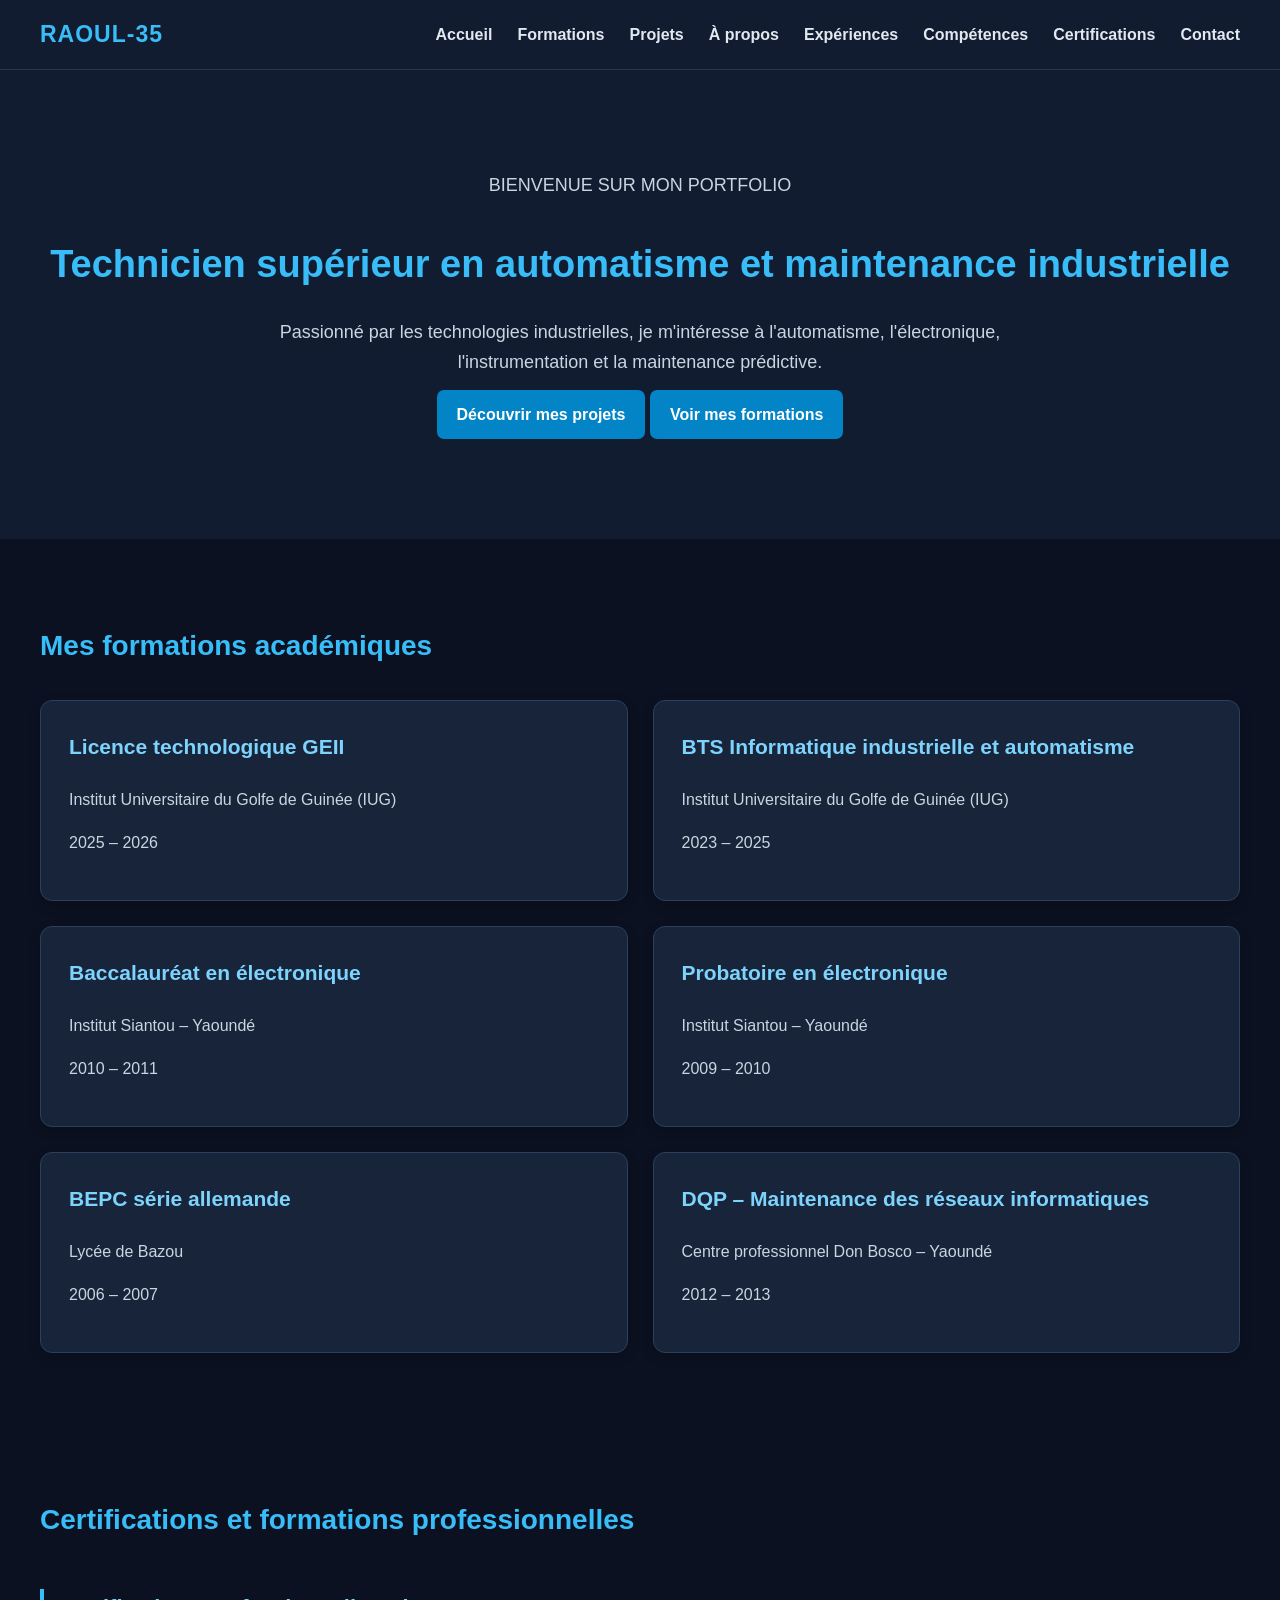
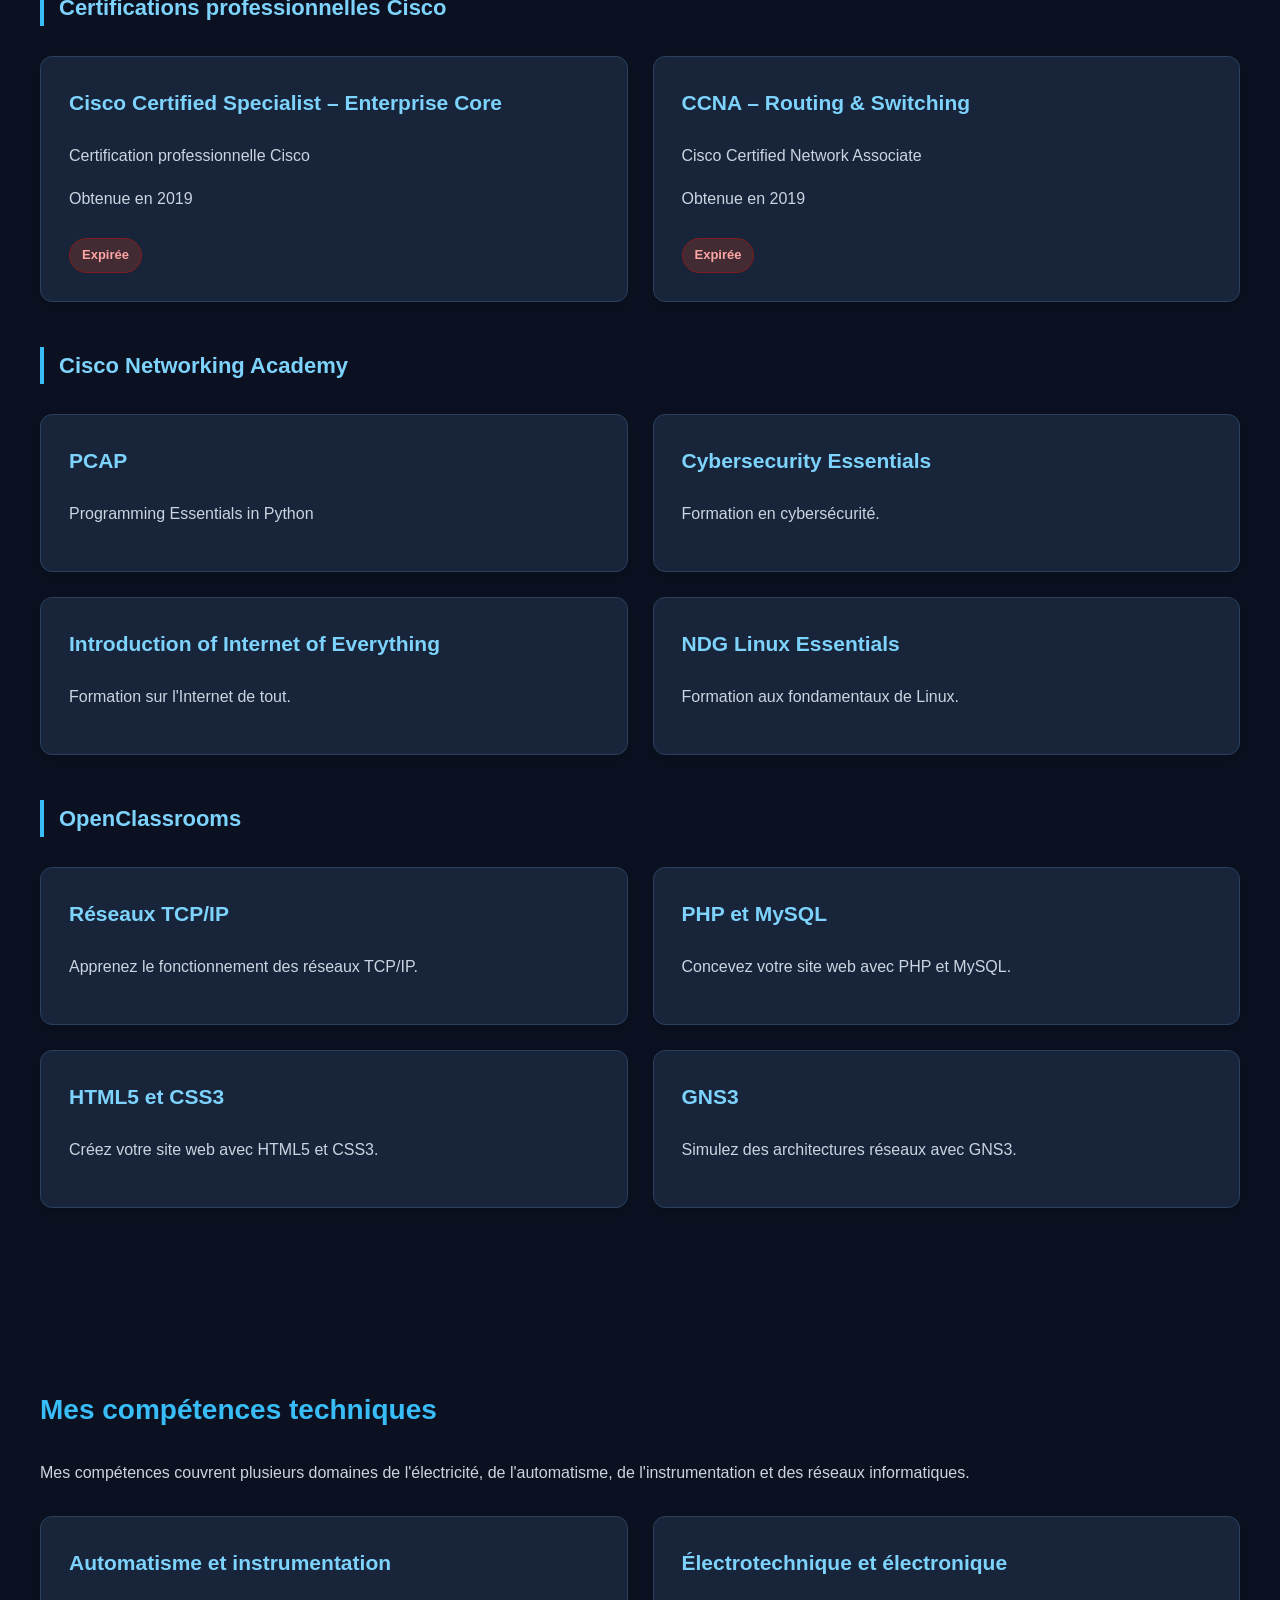
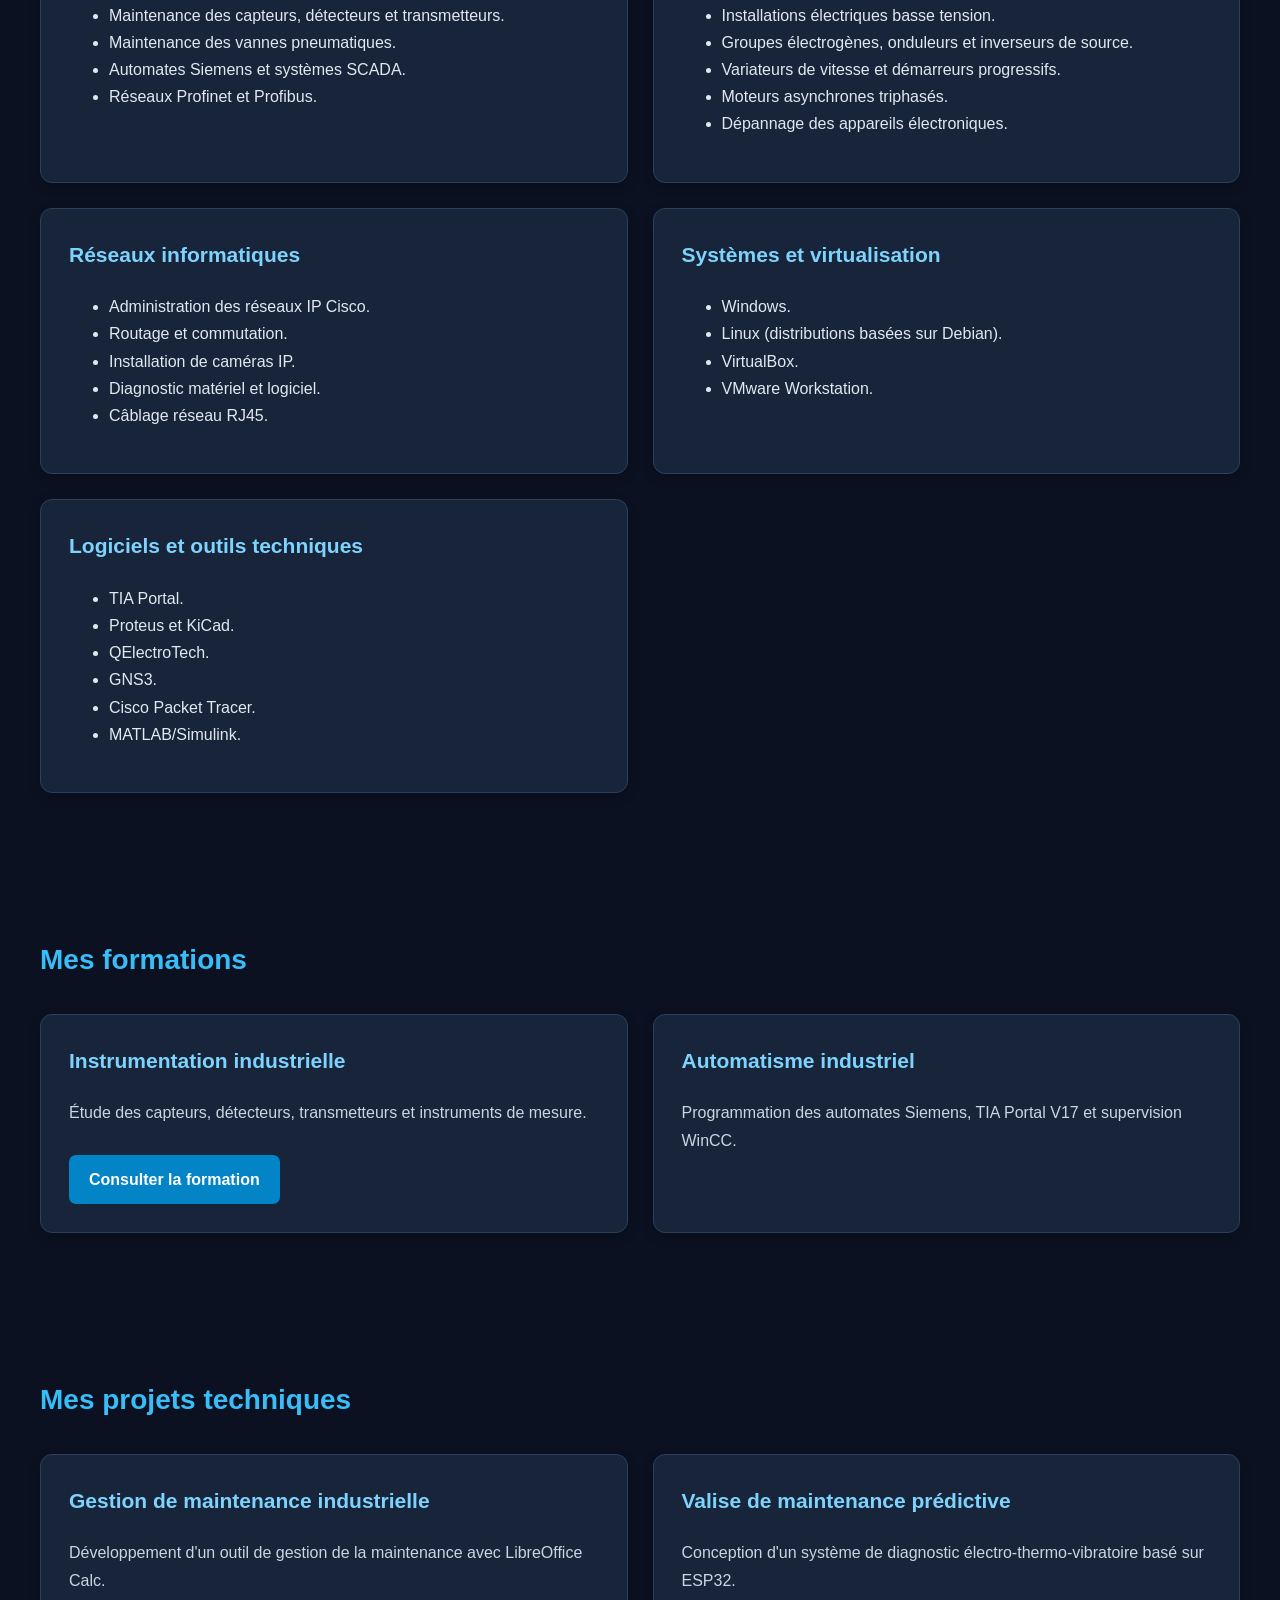
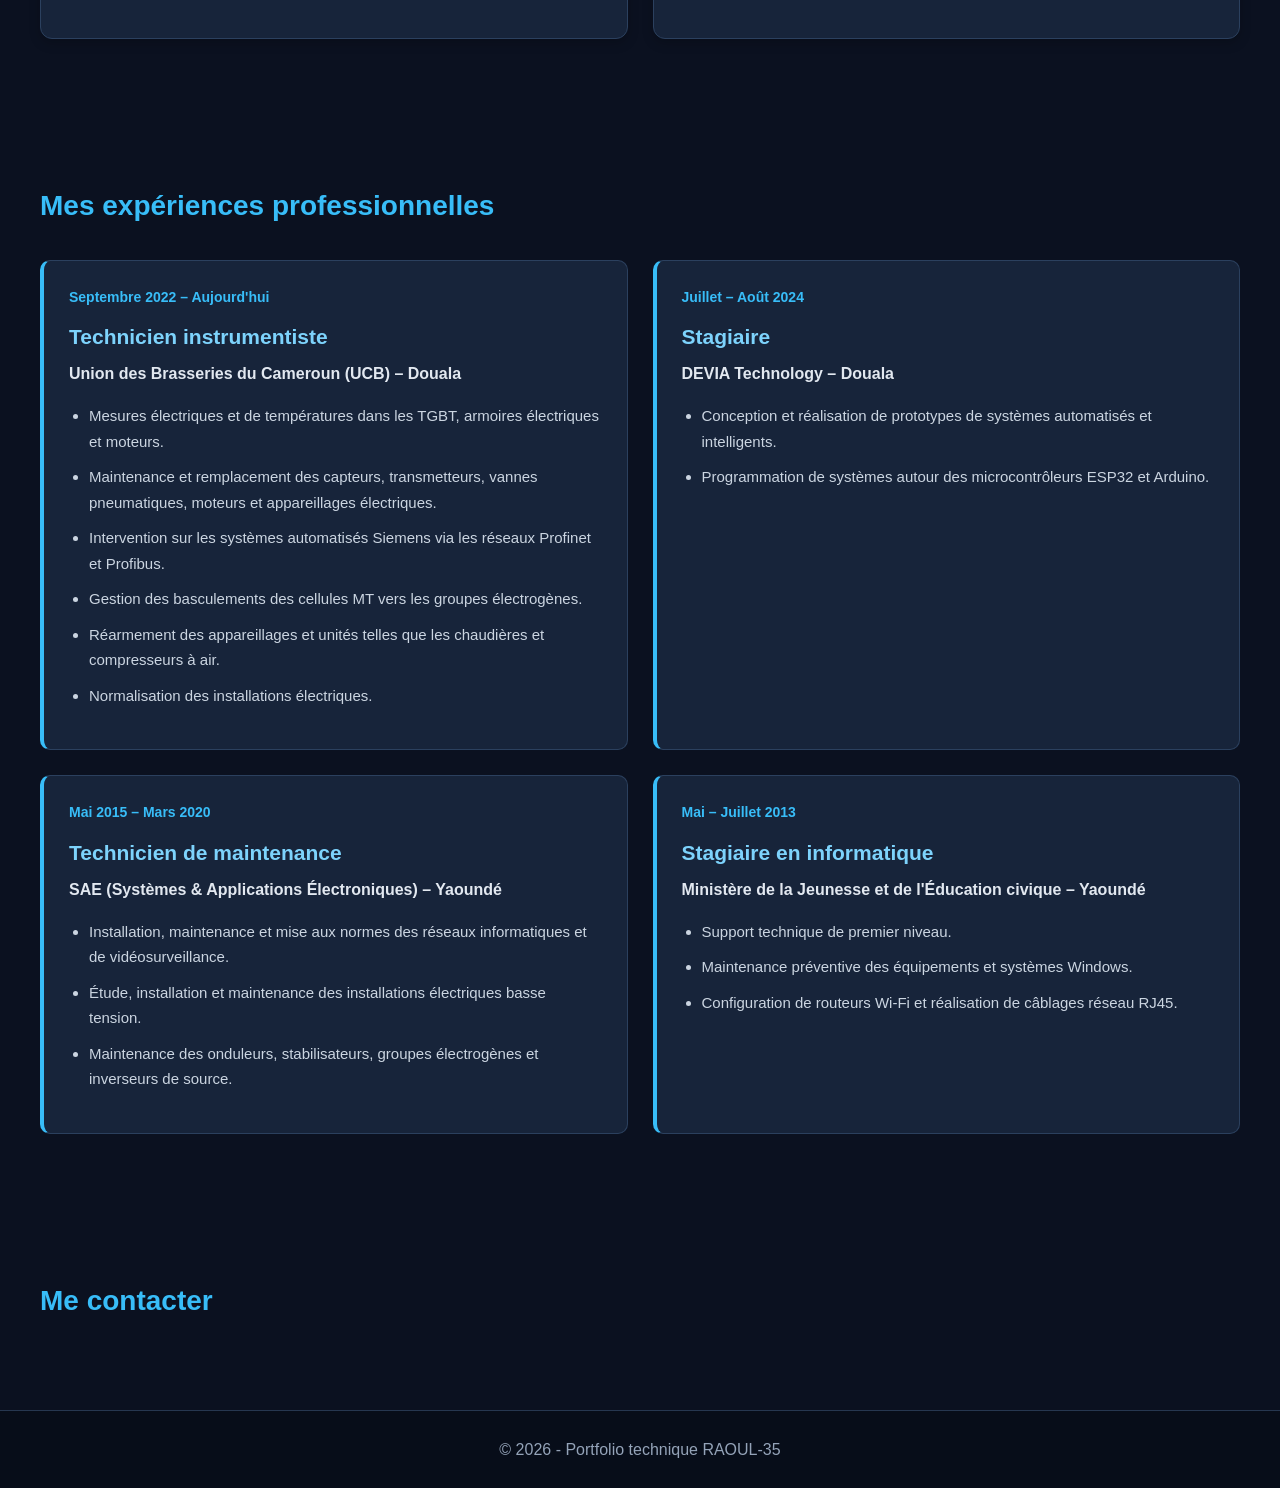
==== index.html @ fff6d3c4 "Add technical skills section to index.html Added a new section for technical skills with detailed de" ====
<!DOCTYPE html>
<html lang="fr">

<head>
    <meta charset="UTF-8">
    <meta name="viewport" content="width=device-width, initial-scale=1.0">

    <title>Portfolio de Raoul</title>

    <link rel="stylesheet" href="style.css">
</head>

<body>

    <!-- Barre de navigation -->
    <header>
        <nav>
            <h2>RAOUL-35</h2>

            <ul>
                <li><a href="#accueil">Accueil</a></li>
                <li><a href="#formations">Formations</a></li>
                <li><a href="#projets">Projets</a></li>
                <li><a href="#apropos">À propos</a></li>
                <li><a href="#experiences">Expériences</a></li>
                <li><a href="#competences">Compétences</a></li>
                <li><a href="#certifications">Certifications</a></li>
                <li><a href="#contact">Contact</a></li>
            </ul>
        </nav>
    </header>

    <!-- Accueil -->
    <main>

        <section id="accueil">

    <p class="sous-titre">BIENVENUE SUR MON PORTFOLIO</p>

    <h1>Technicien supérieur en automatisme et maintenance industrielle</h1>

    <p>
        Passionné par les technologies industrielles, je m'intéresse
        à l'automatisme, l'électronique, l'instrumentation et la
        maintenance prédictive.
    </p>

    <div class="actions-accueil">
        <a href="#projets" class="bouton">Découvrir mes projets</a>

        <a href="#formations" class="bouton bouton-secondaire">
            Voir mes formations
        </a>
    </div>

</section>

        <!-- Formations -->
        <section id="formations">

    <h2>Mes formations académiques</h2>

    <div class="conteneur-cartes">

        <div class="carte">
            <h3>Licence technologique GEII</h3>
            <p>Institut Universitaire du Golfe de Guinée (IUG)</p>
            <p>2025 – 2026</p>
        </div>

        <div class="carte">
            <h3>BTS Informatique industrielle et automatisme</h3>
            <p>Institut Universitaire du Golfe de Guinée (IUG)</p>
            <p>2023 – 2025</p>
        </div>

        <div class="carte">
            <h3>Baccalauréat en électronique</h3>
            <p>Institut Siantou – Yaoundé</p>
            <p>2010 – 2011</p>
        </div>

        <div class="carte">
            <h3>Probatoire en électronique</h3>
            <p>Institut Siantou – Yaoundé</p>
            <p>2009 – 2010</p>
        </div>

        <div class="carte">
            <h3>BEPC série allemande</h3>
            <p>Lycée de Bazou</p>
            <p>2006 – 2007</p>
        </div>

        <div class="carte">
            <h3>DQP – Maintenance des réseaux informatiques</h3>
            <p>Centre professionnel Don Bosco – Yaoundé</p>
            <p>2012 – 2013</p>
        </div>

    </div>

</section>
        <section id="certifications">

    <h2>Certifications et formations professionnelles</h2>

    <!-- CERTIFICATIONS CISCO -->

    <h3 class="titre-categorie">Certifications professionnelles Cisco</h3>

    <div class="conteneur-cartes">

        <div class="carte">
            <h3>Cisco Certified Specialist – Enterprise Core</h3>
            <p>Certification professionnelle Cisco</p>
            <p>Obtenue en 2019</p>
            <span class="statut-expire">Expirée</span>
        </div>

        <div class="carte">
            <h3>CCNA – Routing & Switching</h3>
            <p>Cisco Certified Network Associate</p>
            <p>Obtenue en 2019</p>
            <span class="statut-expire">Expirée</span>
        </div>

    </div>

    <!-- CISCO NETWORKING ACADEMY -->

    <h3 class="titre-categorie">Cisco Networking Academy</h3>

    <div class="conteneur-cartes">

        <div class="carte">
            <h3>PCAP</h3>
            <p>Programming Essentials in Python</p>
        </div>

        <div class="carte">
            <h3>Cybersecurity Essentials</h3>
            <p>Formation en cybersécurité.</p>
        </div>

        <div class="carte">
            <h3>Introduction of Internet of Everything</h3>
            <p>Formation sur l'Internet de tout.</p>
        </div>

        <div class="carte">
            <h3>NDG Linux Essentials</h3>
            <p>Formation aux fondamentaux de Linux.</p>
        </div>

    </div>

    <!-- OPENCLASSROOMS -->

    <h3 class="titre-categorie">OpenClassrooms</h3>

    <div class="conteneur-cartes">

        <div class="carte">
            <h3>Réseaux TCP/IP</h3>
            <p>Apprenez le fonctionnement des réseaux TCP/IP.</p>
        </div>

        <div class="carte">
            <h3>PHP et MySQL</h3>
            <p>Concevez votre site web avec PHP et MySQL.</p>
        </div>

        <div class="carte">
            <h3>HTML5 et CSS3</h3>
            <p>Créez votre site web avec HTML5 et CSS3.</p>
        </div>

        <div class="carte">
            <h3>GNS3</h3>
            <p>Simulez des architectures réseaux avec GNS3.</p>
        </div>

    </div>

</section>
        <section id="competences">

    <h2>Mes compétences techniques</h2>

    <p>
        Mes compétences couvrent plusieurs domaines de l'électricité,
        de l'automatisme, de l'instrumentation et des réseaux informatiques.
    </p>

    <div class="conteneur-cartes">

        <div class="carte">
            <h3>Automatisme et instrumentation</h3>
            <ul>
                <li>Maintenance des capteurs, détecteurs et transmetteurs.</li>
                <li>Maintenance des vannes pneumatiques.</li>
                <li>Automates Siemens et systèmes SCADA.</li>
                <li>Réseaux Profinet et Profibus.</li>
            </ul>
        </div>

        <div class="carte">
            <h3>Électrotechnique et électronique</h3>
            <ul>
                <li>Installations électriques basse tension.</li>
                <li>Groupes électrogènes, onduleurs et inverseurs de source.</li>
                <li>Variateurs de vitesse et démarreurs progressifs.</li>
                <li>Moteurs asynchrones triphasés.</li>
                <li>Dépannage des appareils électroniques.</li>
            </ul>
        </div>

        <div class="carte">
            <h3>Réseaux informatiques</h3>
            <ul>
                <li>Administration des réseaux IP Cisco.</li>
                <li>Routage et commutation.</li>
                <li>Installation de caméras IP.</li>
                <li>Diagnostic matériel et logiciel.</li>
                <li>Câblage réseau RJ45.</li>
            </ul>
        </div>

        <div class="carte">
            <h3>Systèmes et virtualisation</h3>
            <ul>
                <li>Windows.</li>
                <li>Linux (distributions basées sur Debian).</li>
                <li>VirtualBox.</li>
                <li>VMware Workstation.</li>
            </ul>
        </div>

        <div class="carte">
            <h3>Logiciels et outils techniques</h3>
            <ul>
                <li>TIA Portal.</li>
                <li>Proteus et KiCad.</li>
                <li>QElectroTech.</li>
                <li>GNS3.</li>
                <li>Cisco Packet Tracer.</li>
                <li>MATLAB/Simulink.</li>
            </ul>
        </div>

    </div>

</section>
        <section id="formations">

    <h2>Mes formations</h2>

    <div class="conteneur-cartes">

        <div class="carte">
            <h3>Instrumentation industrielle</h3>
            <p>
                Étude des capteurs, détecteurs,
                transmetteurs et instruments de mesure.
            </p>
            <a href="URL_DU_DEPOT" class="bouton">
    Consulter la formation
</a>
        </div>

        <div class="carte">
            <h3>Automatisme industriel</h3>
            <p>
                Programmation des automates Siemens,
                TIA Portal V17 et supervision WinCC.
            </p>
        </div>

    </div>

</section>

        <!-- Projets -->
        <section id="projets">

    <h2>Mes projets techniques</h2>

    <div class="conteneur-cartes">

        <div class="carte">
            <h3>Gestion de maintenance industrielle</h3>
            <p>
                Développement d'un outil de gestion
                de la maintenance avec LibreOffice Calc.
            </p>
        </div>

        <div class="carte">
            <h3>Valise de maintenance prédictive</h3>
            <p>
                Conception d'un système de diagnostic
                électro-thermo-vibratoire basé sur ESP32.
            </p>
        </div>

    </div>

</section>

        <!-- À propos -->
        <section id="experiences">

    <h2>Mes expériences professionnelles</h2>

    <div class="conteneur-experiences">

        <!-- EXPERIENCE 1 -->
        <div class="experience">

            <p class="experience-date">Septembre 2022 – Aujourd'hui</p>

            <h3>Technicien instrumentiste</h3>

            <h4>Union des Brasseries du Cameroun (UCB) – Douala</h4>

            <ul>
                <li>Mesures électriques et de températures dans les TGBT, armoires électriques et moteurs.</li>

                <li>Maintenance et remplacement des capteurs, transmetteurs, vannes pneumatiques, moteurs et appareillages électriques.</li>

                <li>Intervention sur les systèmes automatisés Siemens via les réseaux Profinet et Profibus.</li>

                <li>Gestion des basculements des cellules MT vers les groupes électrogènes.</li>

                <li>Réarmement des appareillages et unités telles que les chaudières et compresseurs à air.</li>

                <li>Normalisation des installations électriques.</li>
            </ul>

        </div>

        <!-- EXPERIENCE 2 -->
        <div class="experience">

            <p class="experience-date">Juillet – Août 2024</p>

            <h3>Stagiaire</h3>

            <h4>DEVIA Technology – Douala</h4>

            <ul>
                <li>Conception et réalisation de prototypes de systèmes automatisés et intelligents.</li>

                <li>Programmation de systèmes autour des microcontrôleurs ESP32 et Arduino.</li>
            </ul>

        </div>

        <!-- EXPERIENCE 3 -->
        <div class="experience">

            <p class="experience-date">Mai 2015 – Mars 2020</p>

            <h3>Technicien de maintenance</h3>

            <h4>SAE (Systèmes & Applications Électroniques) – Yaoundé</h4>

            <ul>
                <li>Installation, maintenance et mise aux normes des réseaux informatiques et de vidéosurveillance.</li>

                <li>Étude, installation et maintenance des installations électriques basse tension.</li>

                <li>Maintenance des onduleurs, stabilisateurs, groupes électrogènes et inverseurs de source.</li>
            </ul>

        </div>

        <!-- EXPERIENCE 4 -->
        <div class="experience">

            <p class="experience-date">Mai – Juillet 2013</p>

            <h3>Stagiaire en informatique</h3>

            <h4>Ministère de la Jeunesse et de l'Éducation civique – Yaoundé</h4>

            <ul>
                <li>Support technique de premier niveau.</li>

                <li>Maintenance préventive des équipements et systèmes Windows.</li>

                <li>Configuration de routeurs Wi-Fi et réalisation de câblages réseau RJ45.</li>
            </ul>

        </div>

    </div>

</section>

        <!-- Contact -->
        <section id="contact">
            <h2>Me contacter</h2>
        </section>

    </main>

    <!-- Pied de page -->
    <footer>
        <p>© 2026 - Portfolio technique RAOUL-35</p>
    </footer>

</body>

</html>
---- style.css ----
/* =========================================
   1. STYLE GENERAL
========================================= */

* {
    box-sizing: border-box;
}

html {
    scroll-behavior: smooth;
}

body {
    background-color: #0B1120;
    color: #E2E8F0;
    font-family: Arial, Helvetica, sans-serif;
    margin: 0;
    line-height: 1.7;
}

/* =========================================
   2. BARRE DE NAVIGATION
========================================= */

header {
    background-color: #111C30;
    border-bottom: 1px solid #263750;
    padding: 15px 40px;
}

nav {
    display: flex;
    justify-content: space-between;
    align-items: center;
}

nav h2 {
    color: #38BDF8;
    margin: 0;
    font-size: 23px;
    letter-spacing: 1px;
}

nav ul {
    display: flex;
    list-style: none;
    gap: 25px;
    margin: 0;
    padding: 0;
}

nav a {
    text-decoration: none;
    color: #E2E8F0;
    font-weight: bold;
    transition: color 0.3s ease;
}

nav a:hover {
    color: #38BDF8;
}

/* =========================================
   3. SECTIONS
========================================= */

section {
    padding: 60px 40px;
}

h1, h2 {
    color: #38BDF8;
}

h1 {
    font-size: 38px;
    margin-bottom: 20px;
}

h2 {
    font-size: 28px;
    margin-bottom: 25px;
}

p {
    color: #CBD5E1;
    font-size: 16px;
}

/* =========================================
   4. SECTION ACCUEIL
========================================= */

#accueil {
    text-align: center;
    padding: 100px 40px;
    background-color: #111C30;
}

#accueil p {
    max-width: 800px;
    margin: 0 auto;
    font-size: 18px;
}

/* =========================================
   5. CARTES
========================================= */

.conteneur-cartes {
    display: grid;
    grid-template-columns: repeat(2, 1fr);
    gap: 25px;
    margin-top: 30px;
}

.carte {
    background-color: #17243A;
    border: 1px solid #2B405E;
    border-radius: 12px;
    padding: 28px;
    box-shadow: 0 4px 12px rgba(0, 0, 0, 0.2);
    transition: transform 0.3s ease,
                border-color 0.3s ease,
                box-shadow 0.3s ease;
}

.carte:hover {
    transform: translateY(-5px);
    border-color: #38BDF8;
    box-shadow: 0 8px 20px rgba(0, 0, 0, 0.3);
}

.carte h3 {
    color: #7DD3FC;
    font-size: 21px;
    margin-top: 0;
}

.carte p {
    color: #CBD5E1;
    font-size: 16px;
}

/* =========================================
   6. BOUTONS
========================================= */

.bouton {
    display: inline-block;
    background-color: #0284C7;
    color: #FFFFFF;
    text-decoration: none;
    padding: 11px 20px;
    border-radius: 7px;
    font-weight: bold;
    margin-top: 12px;
    transition: background-color 0.3s ease,
                transform 0.3s ease;
}

.bouton:hover {
    background-color: #0369A1;
    transform: translateY(-2px);
}

/* =========================================
   7. PIED DE PAGE
========================================= */

footer {
    background-color: #070D19;
    border-top: 1px solid #263750;
    text-align: center;
    padding: 25px;
}

footer p {
    color: #94A3B8;
    margin: 0;
}

/* =========================================
   8. ADAPTATION AUX TELEPHONES
========================================= */

@media (max-width: 768px) {

    header {
        padding: 15px 20px;
    }

    nav {
        flex-direction: column;
        gap: 15px;
    }

    nav ul {
        flex-wrap: wrap;
        justify-content: center;
        gap: 15px;
    }

    section {
        padding: 40px 20px;
    }

    #accueil {
        padding: 65px 20px;
    }

    h1 {
        font-size: 29px;
    }

    h2 {
        font-size: 24px;
    }

   /* =========================================
   9. AMELIORATION DE LA SECTION ACCUEIL
========================================= */

#accueil h1 {
    max-width: 950px;
    margin: 15px auto 25px;
    font-size: 42px;
    line-height: 1.3;
}

.sous-titre {
    color: #38BDF8;
    font-size: 14px;
    font-weight: bold;
    letter-spacing: 3px;
    margin-bottom: 15px;
}

#accueil > p:not(.sous-titre) {
    max-width: 750px;
    margin: 0 auto;
    font-size: 18px;
}

.actions-accueil {
    display: flex;
    justify-content: center;
    flex-wrap: wrap;
    gap: 15px;
    margin-top: 30px;
}

.bouton-secondaire {
    background-color: transparent;
    border: 1px solid #38BDF8;
    color: #38BDF8;
}

.bouton-secondaire:hover {
    background-color: #17243A;
    color: #FFFFFF;
}

/* Adaptation aux petits écrans */

@media (max-width: 768px) {

    #accueil h1 {
        font-size: 30px;
    }

    #accueil > p:not(.sous-titre) {
        font-size: 16px;
    }

    .actions-accueil {
        flex-direction: column;
        align-items: center;
    }

    .actions-accueil .bouton {
        width: 100%;
        max-width: 280px;
        text-align: center;
    }
}

    .conteneur-cartes {
        grid-template-columns: 1fr;
    }
}

/* =========================================
   10. EXPERIENCES PROFESSIONNELLES
========================================= */

.conteneur-experiences {
    display: grid;
    grid-template-columns: repeat(2, 1fr);
    gap: 25px;
    margin-top: 30px;
}

.experience {
    background-color: #17243A;
    border: 1px solid #2B405E;
    border-left: 4px solid #38BDF8;
    border-radius: 10px;
    padding: 25px;
    transition: transform 0.3s ease,
                border-color 0.3s ease;
}

.experience:hover {
    transform: translateY(-5px);
    border-color: #38BDF8;
}

.experience-date {
    color: #38BDF8;
    font-weight: bold;
    font-size: 14px;
    margin-top: 0;
    margin-bottom: 10px;
}

.experience h3 {
    color: #7DD3FC;
    font-size: 21px;
    margin: 5px 0;
}

.experience h4 {
    color: #E2E8F0;
    font-size: 16px;
    margin: 5px 0 15px;
}

.experience ul {
    padding-left: 20px;
}

.experience li {
    color: #CBD5E1;
    font-size: 15px;
    margin-bottom: 10px;
}

/* ADAPTATION AUX TELEPHONES */

@media (max-width: 768px) {

    .conteneur-experiences {
        grid-template-columns: 1fr;
    }

}

/* =========================================
   11. CERTIFICATIONS ET FORMATIONS
========================================= */

.titre-categorie {
    color: #7DD3FC;
    font-size: 22px;
    margin-top: 45px;
    margin-bottom: 20px;
    padding-left: 15px;
    border-left: 4px solid #38BDF8;
}

/* BADGE DES CERTIFICATIONS EXPIREES */

.statut-expire {
    display: inline-block;
    background-color: #422B32;
    color: #FCA5A5;
    border: 1px solid #7F1D1D;
    padding: 5px 12px;
    border-radius: 20px;
    font-size: 13px;
    font-weight: bold;
    margin-top: 10px;
}

/* ESPACEMENT DES CARTES */

#certifications .conteneur-cartes {
    margin-bottom: 35px;
}

/* ADAPTATION AUX PETITS ECRANS */

@media (max-width: 768px) {

    .titre-categorie {
        font-size: 19px;
        margin-top: 35px;
    }

}
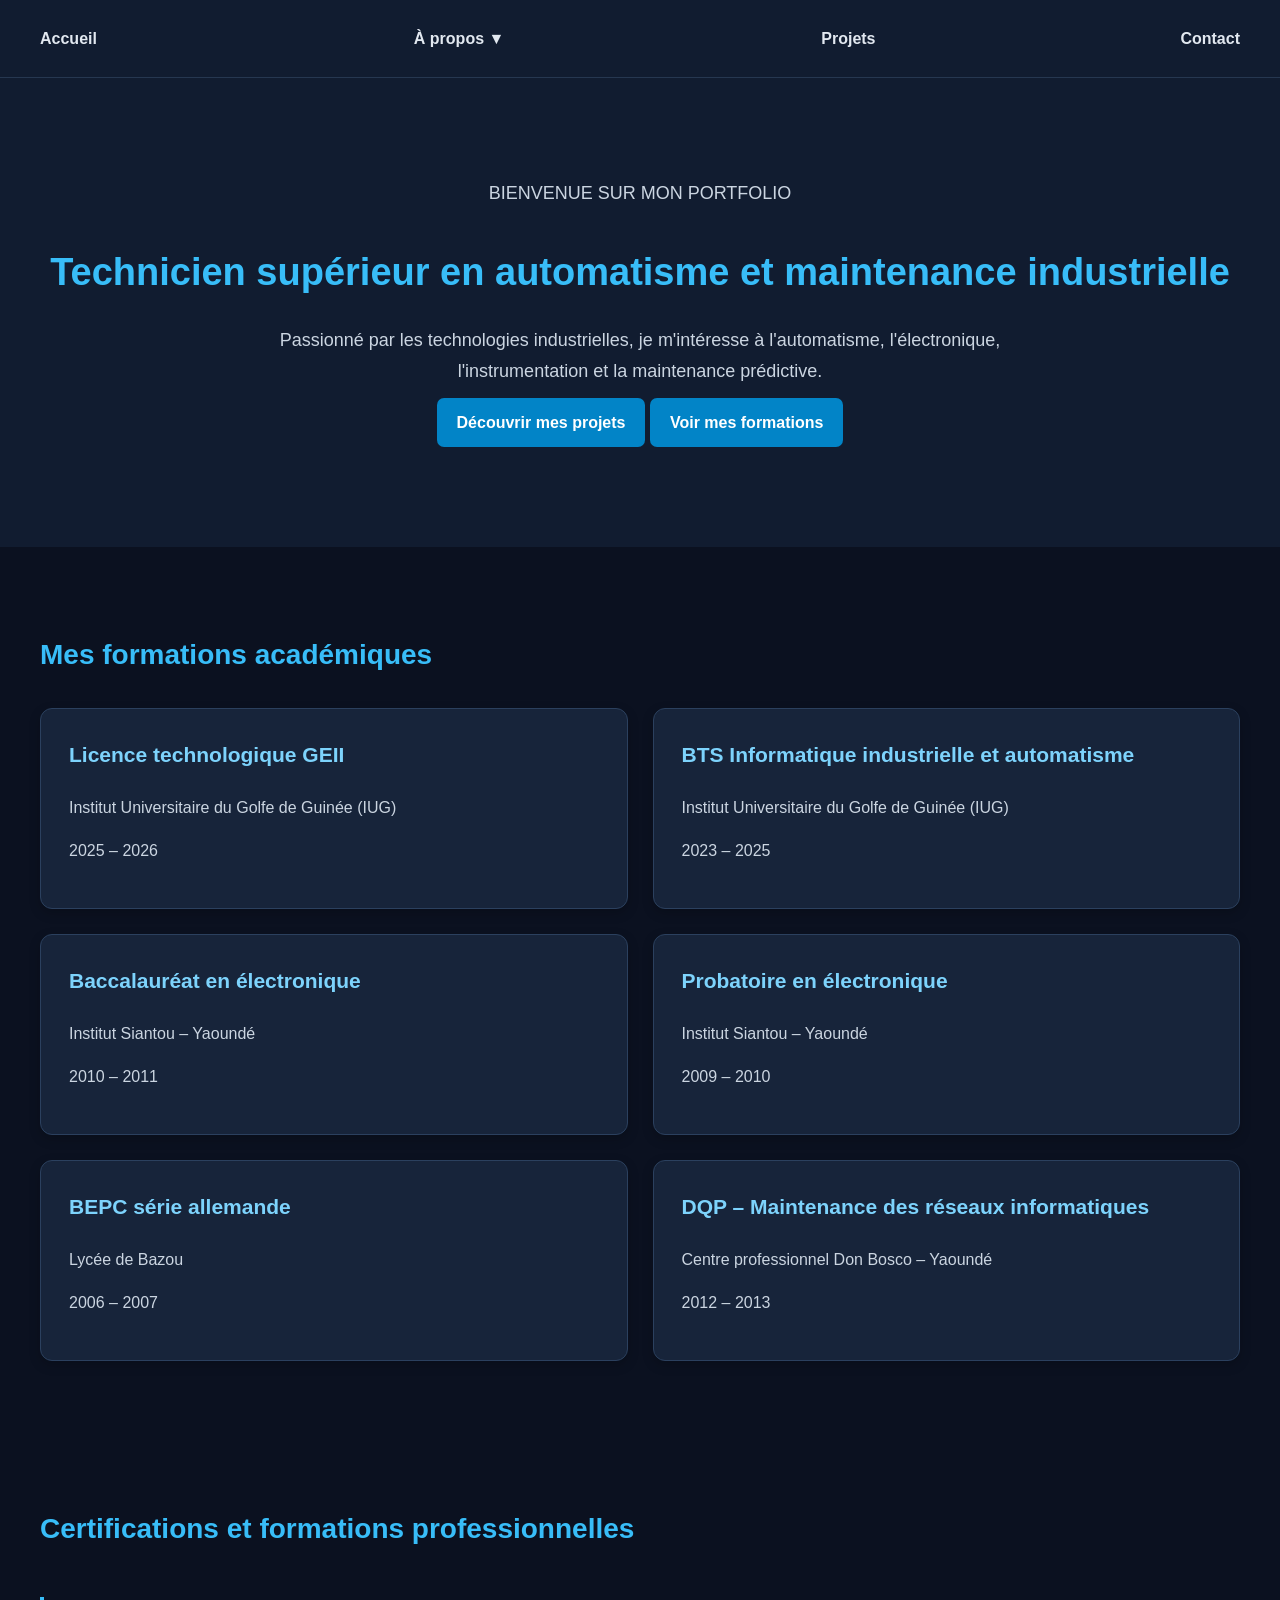
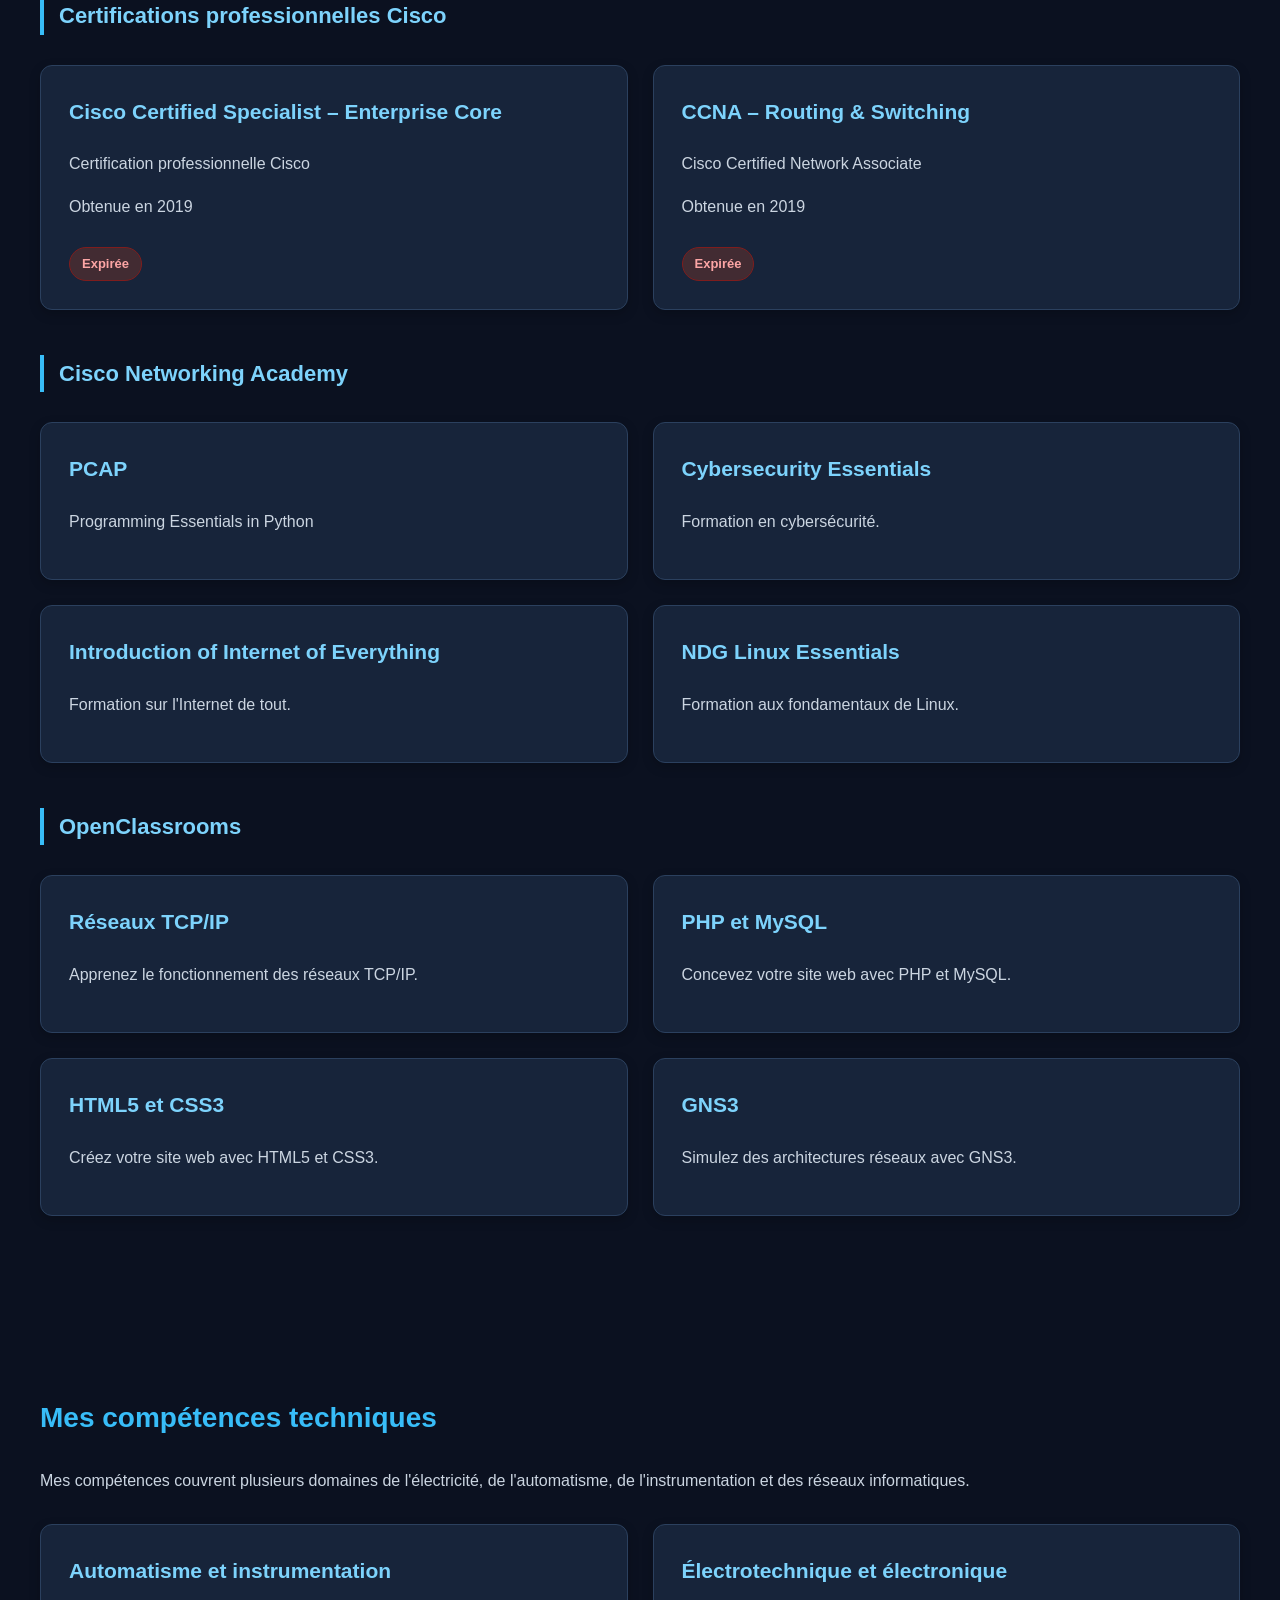
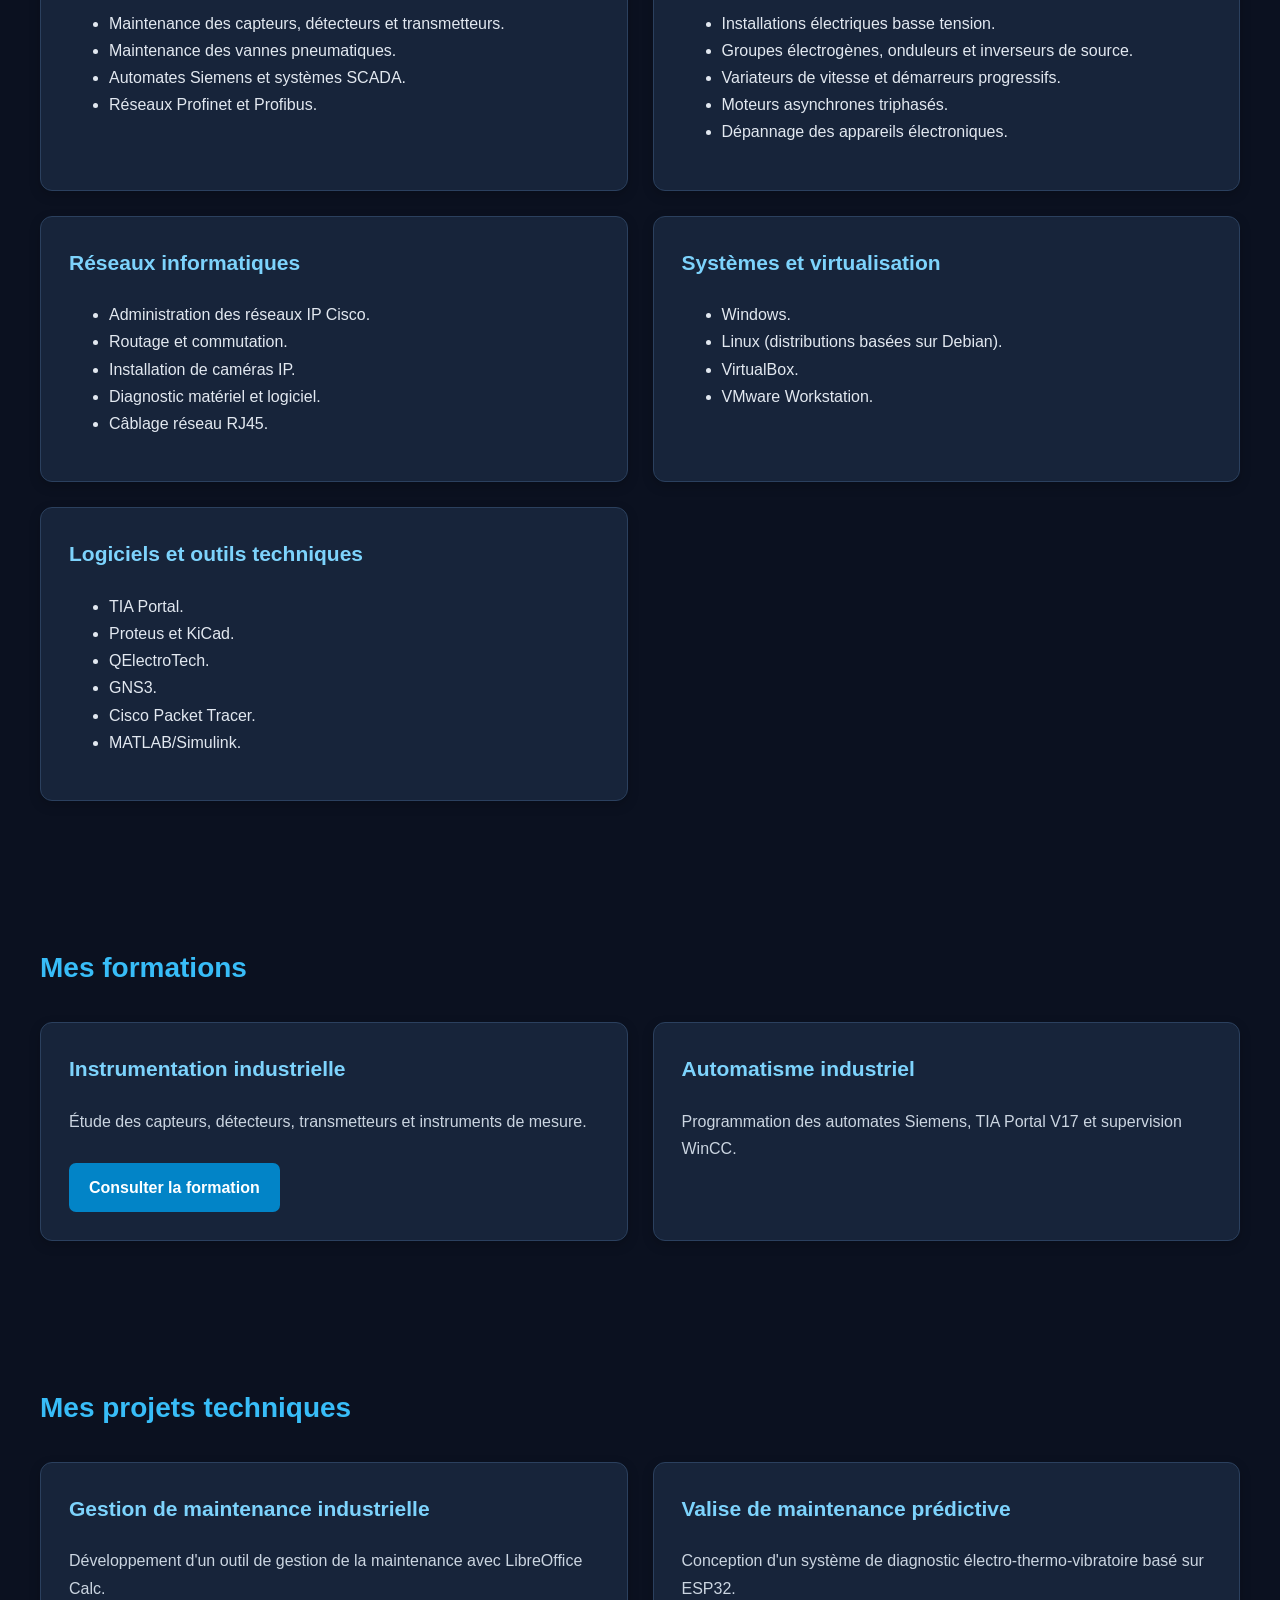
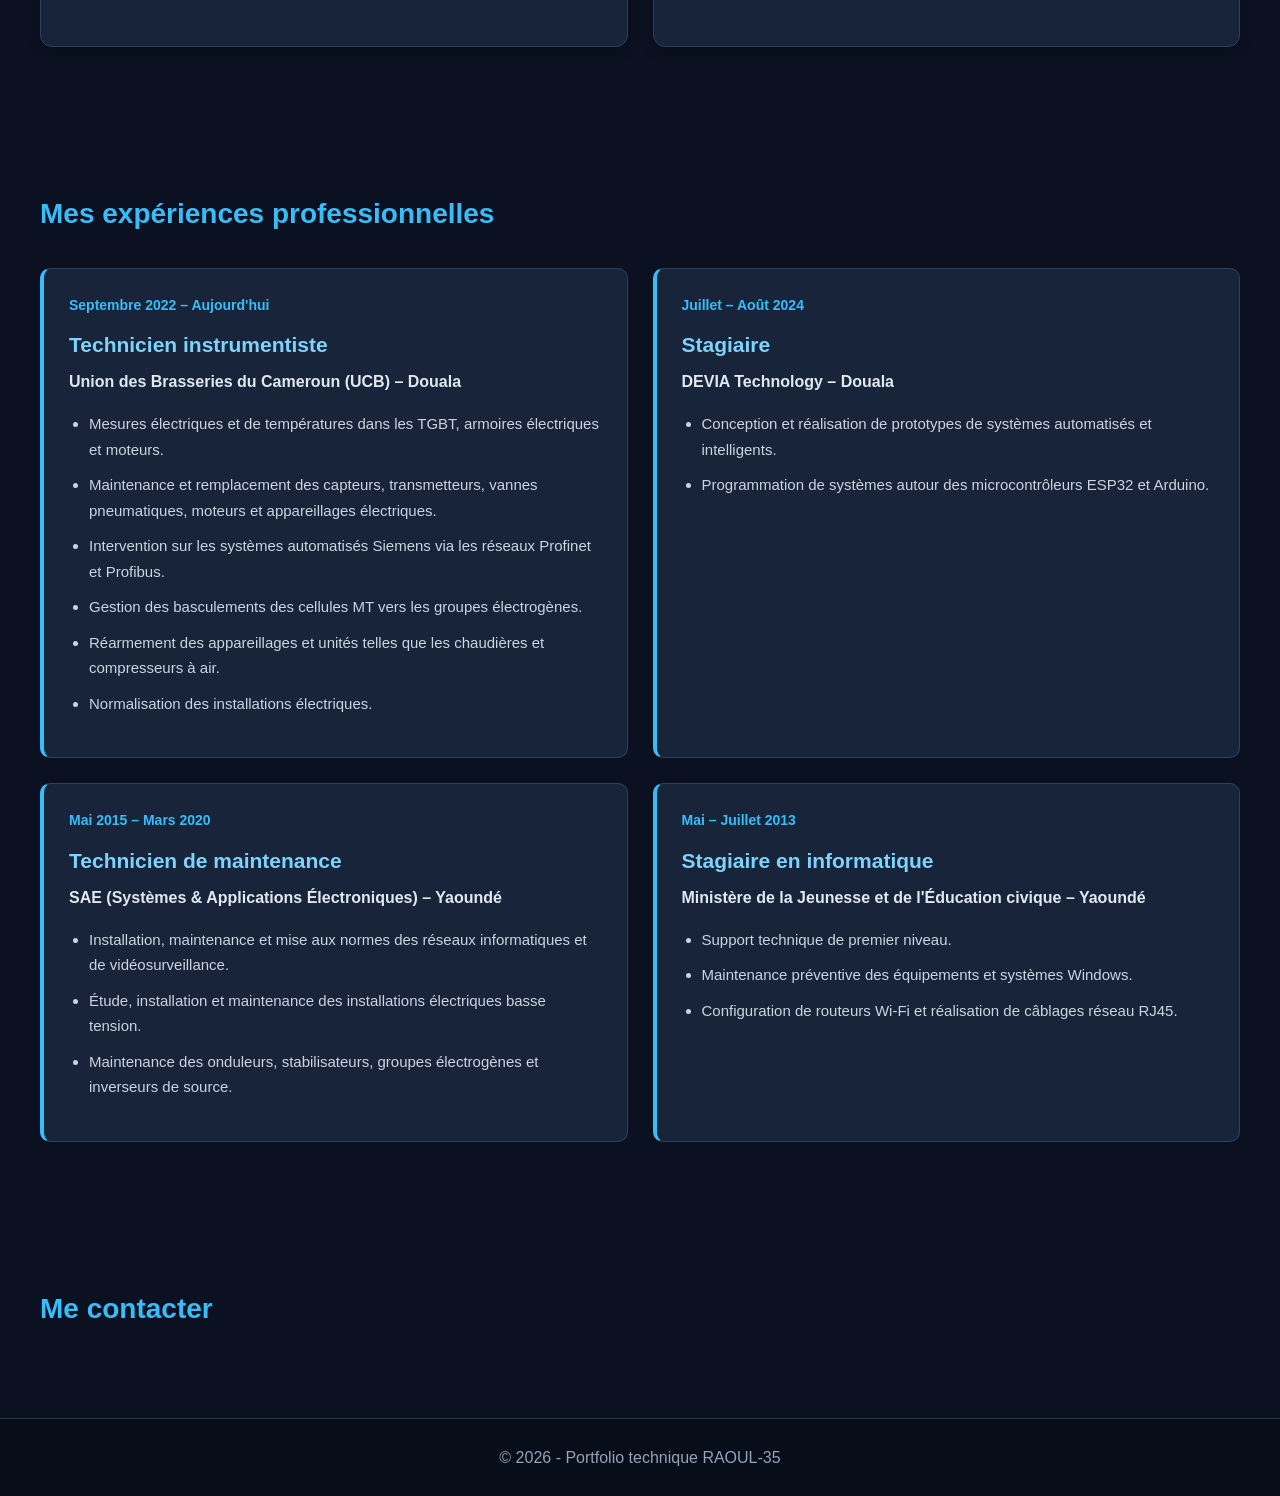
==== commit f4727533: "feat: intégration du menu déroulant À propos dans l'accueil Added a dropdown menu with links to vari" ====
--- a/index.html
+++ b/index.html
@@ -15,19 +15,26 @@
     <!-- Barre de navigation -->
     <header>
         <nav>
-            <h2>RAOUL-35</h2>
-
-            <ul>
-                <li><a href="#accueil">Accueil</a></li>
-                <li><a href="#formations">Formations</a></li>
-                <li><a href="#projets">Projets</a></li>
-                <li><a href="#apropos">À propos</a></li>
-                <li><a href="#experiences">Expériences</a></li>
-                <li><a href="#competences">Compétences</a></li>
-                <li><a href="#certifications">Certifications</a></li>
-                <li><a href="#contact">Contact</a></li>
-            </ul>
-        </nav>
+
+    <a href="index.html">Accueil</a>
+
+    <div class="menu-deroulant">
+        <a href="a-propos/index.html">À propos ▼</a>
+
+        <div class="sous-menu">
+            <a href="a-propos/profil.html">Mon profil</a>
+            <a href="a-propos/experiences.html">Expériences professionnelles</a>
+            <a href="a-propos/formations.html">Formations académiques</a>
+            <a href="a-propos/competences.html">Compétences techniques</a>
+            <a href="a-propos/certifications.html">Certifications</a>
+        </div>
+    </div>
+
+    <a href="projets/index.html">Projets</a>
+
+    <a href="contact/index.html">Contact</a>
+
+</nav>
     </header>
 
     <!-- Accueil -->
--- a/style.css
+++ b/style.css
@@ -399,3 +399,76 @@
     }
 
 }
+
+/* =================================
+   MENUS DÉROULANTS
+================================= */
+
+nav {
+    display: flex;
+    align-items: center;
+    gap: 20px;
+    flex-wrap: wrap;
+}
+
+nav a {
+    text-decoration: none;
+}
+
+/* Conteneur du menu déroulant */
+
+.menu-deroulant {
+    position: relative;
+}
+
+/* Bouton principal */
+
+.menu-deroulant > a {
+    display: block;
+    padding: 10px 12px;
+    color: #E2E8F0;
+    font-weight: bold;
+}
+
+/* Sous-menu */
+
+.sous-menu {
+    display: none;
+    position: absolute;
+    top: 100%;
+    left: 0;
+    min-width: 240px;
+    background-color: #17243A;
+    border: 1px solid #38BDF8;
+    border-radius: 6px;
+    padding: 8px 0;
+    z-index: 1000;
+}
+
+/* Liens du sous-menu */
+
+.sous-menu a {
+    display: block;
+    padding: 10px 15px;
+    color: #E2E8F0;
+    white-space: nowrap;
+}
+
+/* Survol des liens */
+
+.sous-menu a:hover {
+    background-color: #0284C7;
+    color: #FFFFFF;
+}
+
+/* Affichage du sous-menu au survol */
+
+.menu-deroulant:hover .sous-menu {
+    display: block;
+}
+
+/* Accessibilité au clavier */
+
+.menu-deroulant:focus-within .sous-menu {
+    display: block;
+}
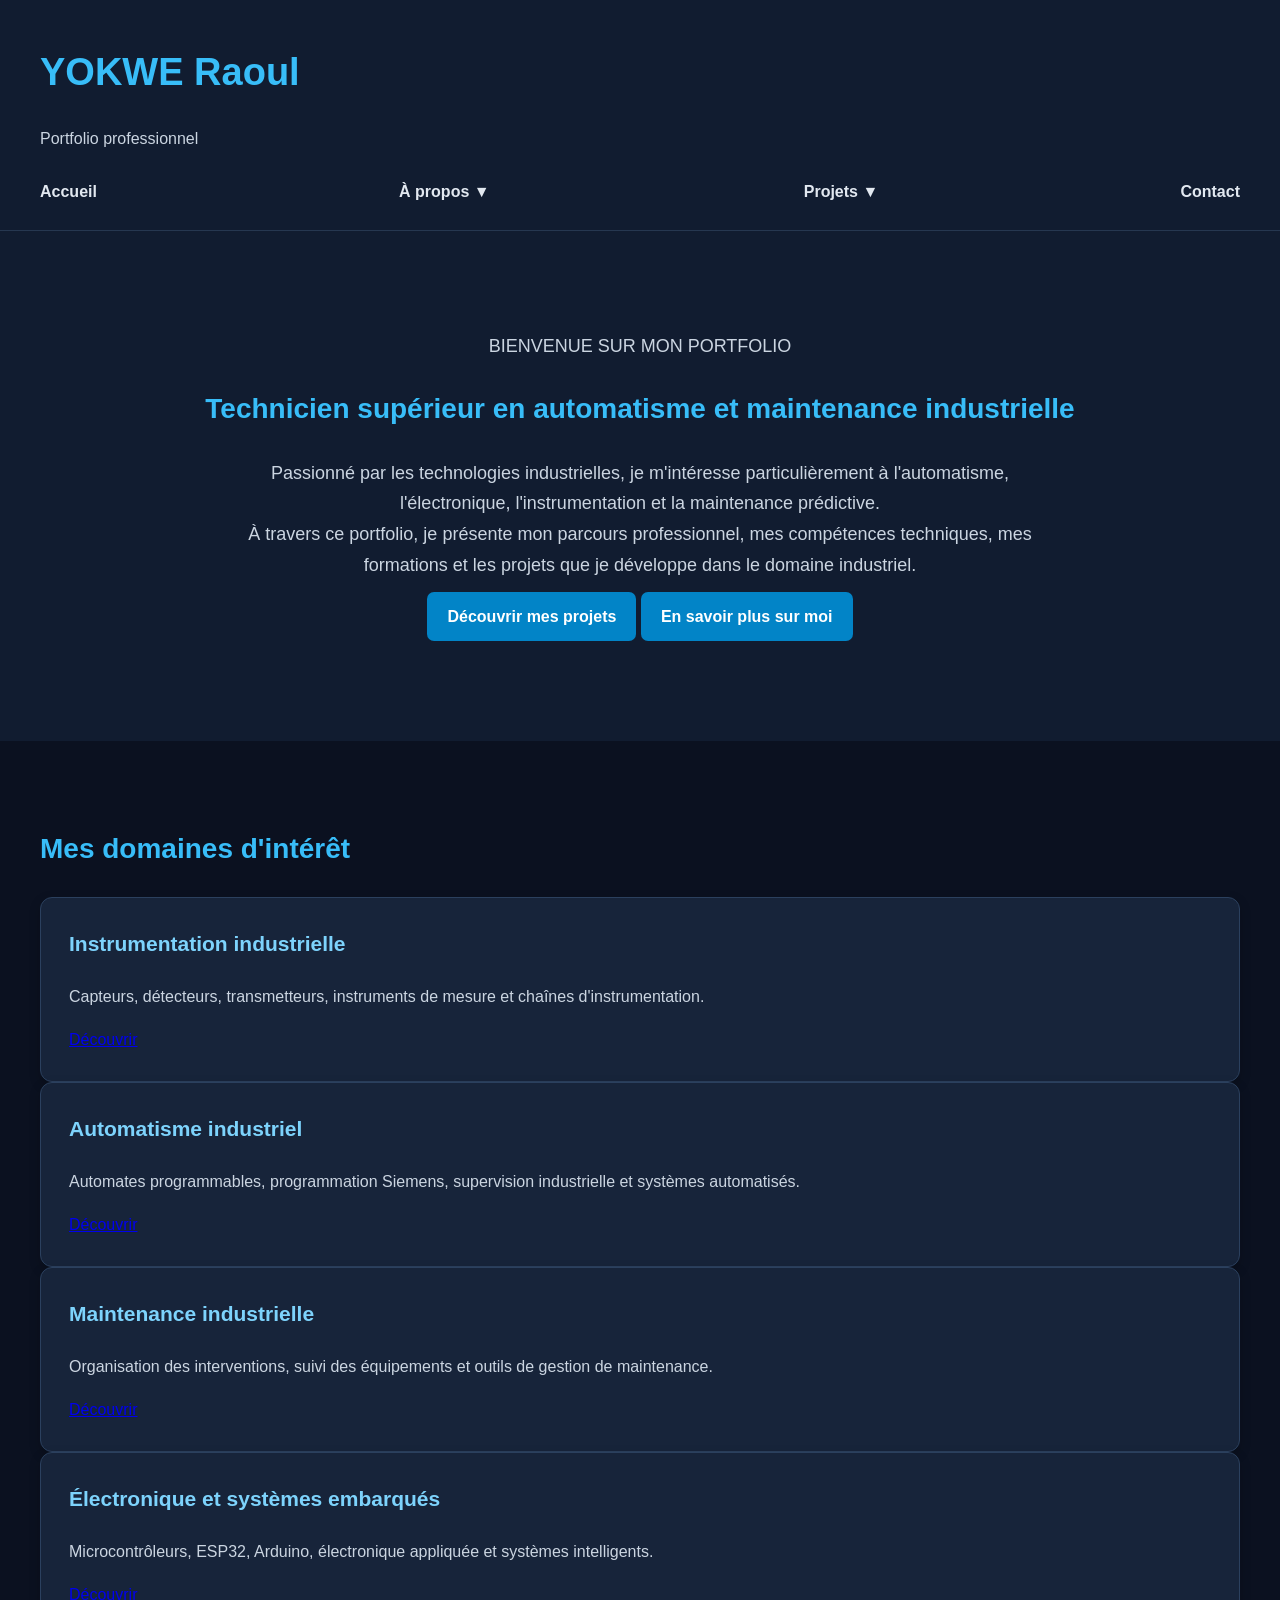
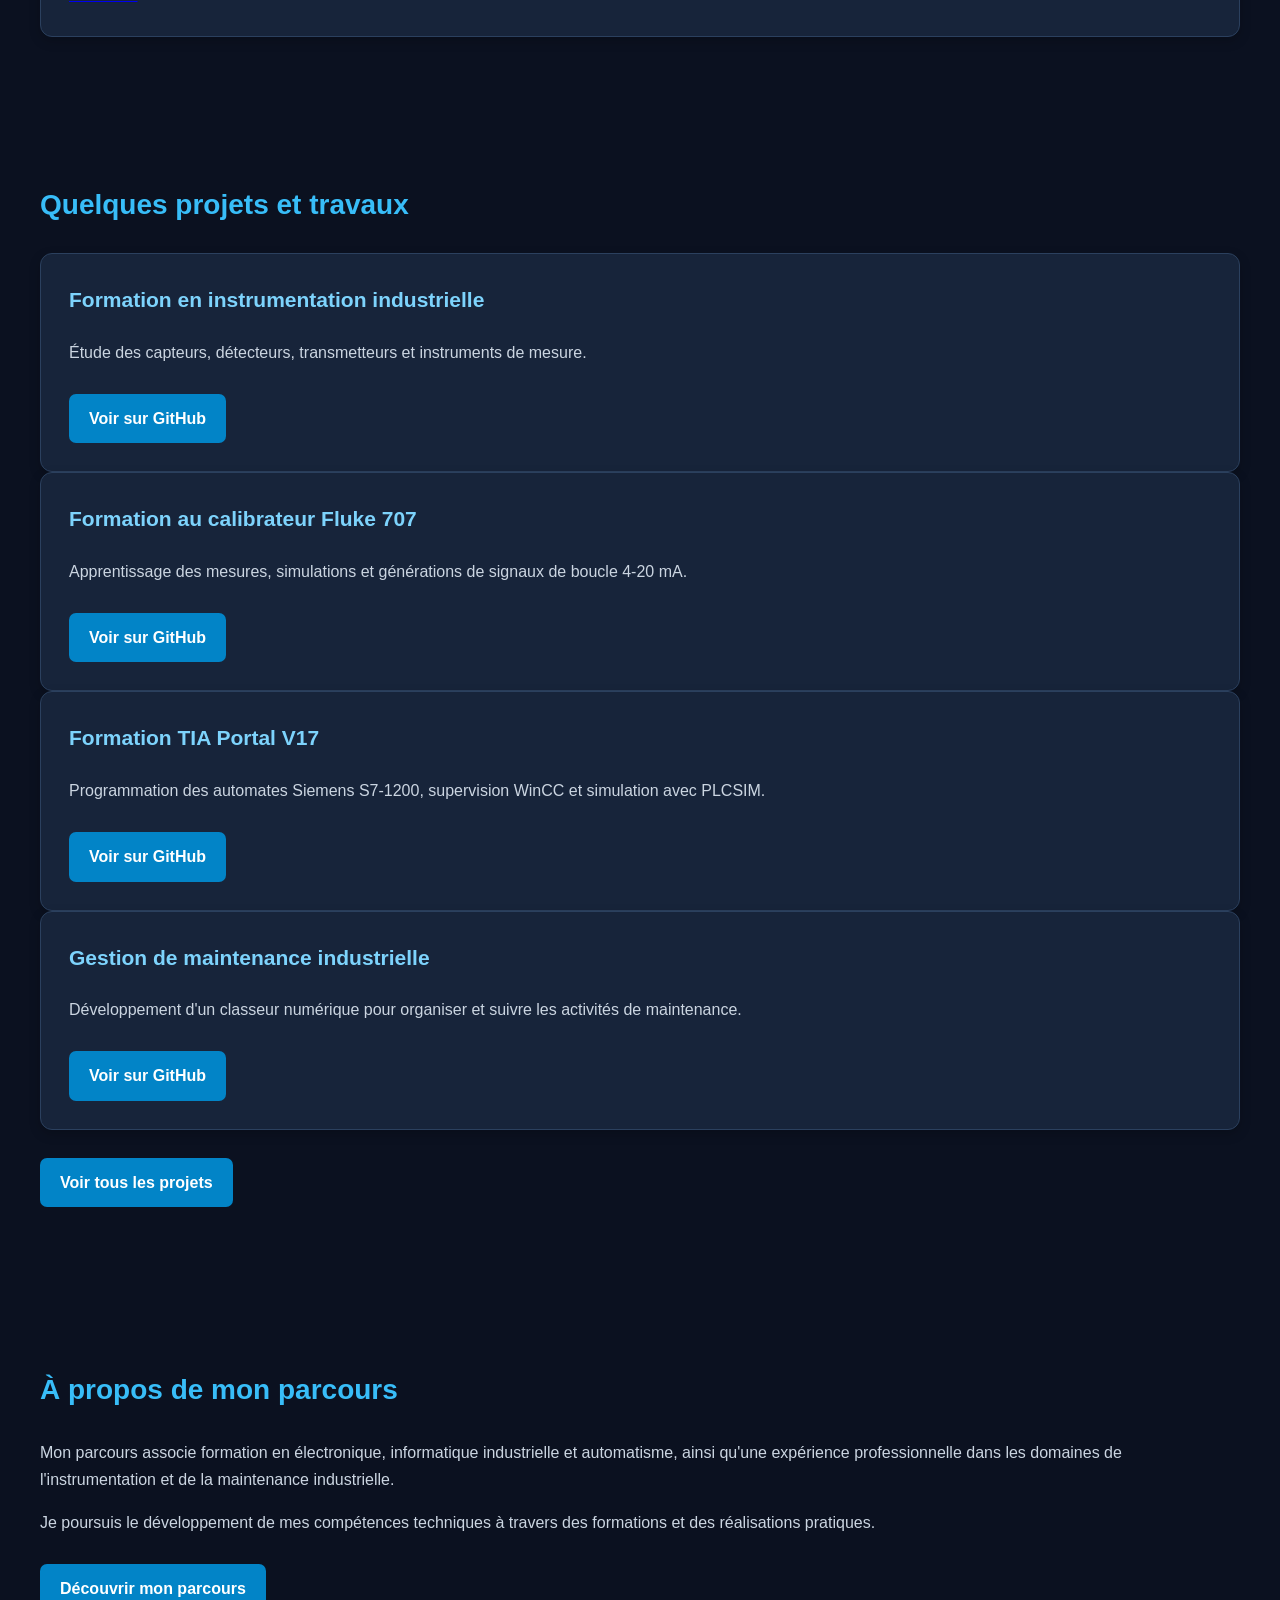
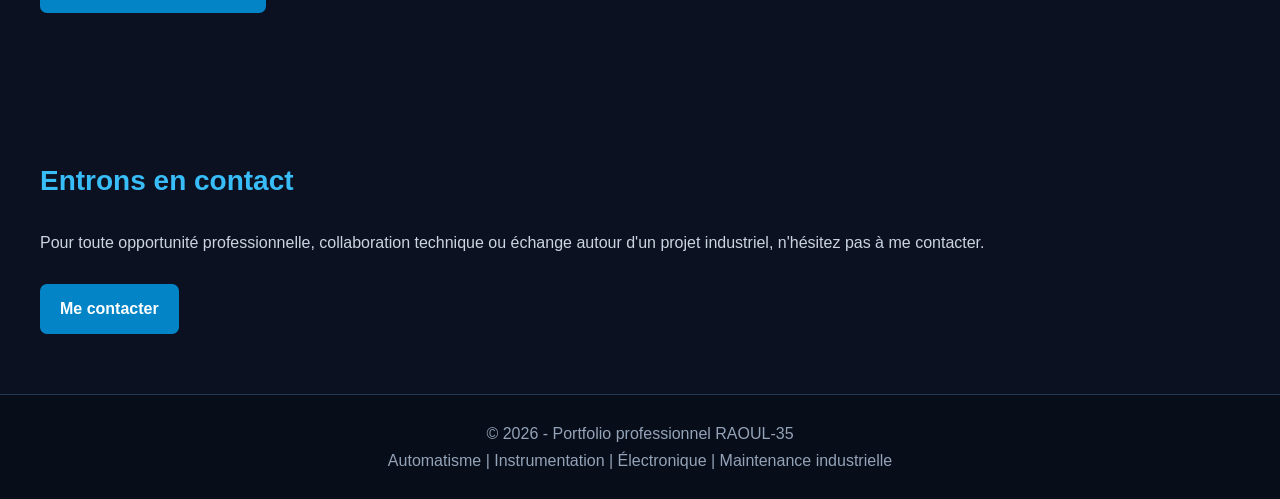
==== commit 64d0bc64: "refactor: mise à jour complète de la page d'accueil" ====
--- a/index.html
+++ b/index.html
@@ -5,417 +5,378 @@
     <meta charset="UTF-8">
     <meta name="viewport" content="width=device-width, initial-scale=1.0">
 
-    <title>Portfolio de Raoul</title>
+    <meta name="description" content="Portfolio professionnel présentant mes compétences, expériences, formations et projets en automatisme, instrumentation et maintenance industrielle.">
+
+    <title>Accueil | Portfolio professionnel</title>
 
     <link rel="stylesheet" href="style.css">
 </head>
 
 <body>
 
-    <!-- Barre de navigation -->
+    <!-- EN-TÊTE ET NAVIGATION -->
+
     <header>
+
+        <h1>YOKWE Raoul</h1>
+
+        <p>Portfolio professionnel</p>
+
         <nav>
 
-    <a href="index.html">Accueil</a>
-
-    <div class="menu-deroulant">
-        <a href="a-propos/index.html">À propos ▼</a>
-
-        <div class="sous-menu">
-            <a href="a-propos/profil.html">Mon profil</a>
-            <a href="a-propos/experiences.html">Expériences professionnelles</a>
-            <a href="a-propos/formations.html">Formations académiques</a>
-            <a href="a-propos/competences.html">Compétences techniques</a>
-            <a href="a-propos/certifications.html">Certifications</a>
-        </div>
-    </div>
-
-    <a href="projets/index.html">Projets</a>
-
-    <a href="contact/index.html">Contact</a>
-
-</nav>
+            <a href="index.html">Accueil</a>
+
+            <!-- MENU À PROPOS -->
+
+            <div class="menu-deroulant">
+
+                <a href="a-propos/index.html">À propos ▼</a>
+
+                <div class="sous-menu">
+
+                    <a href="a-propos/profil.html">Mon profil</a>
+
+                    <a href="a-propos/experiences.html">
+                        Expériences professionnelles
+                    </a>
+
+                    <a href="a-propos/formations.html">
+                        Formations académiques
+                    </a>
+
+                    <a href="a-propos/competences.html">
+                        Compétences techniques
+                    </a>
+
+                    <a href="a-propos/certifications.html">
+                        Certifications
+                    </a>
+
+                </div>
+
+            </div>
+
+            <!-- MENU PROJETS -->
+
+            <div class="menu-deroulant">
+
+                <a href="projets/index.html">Projets ▼</a>
+
+                <div class="sous-menu">
+
+                    <a href="projets/instrumentation/index.html">
+                        Instrumentation industrielle
+                    </a>
+
+                    <a href="projets/automatisme/index.html">
+                        Automatisme industriel
+                    </a>
+
+                    <a href="projets/maintenance/index.html">
+                        Gestion de maintenance
+                    </a>
+
+                    <a href="projets/electronique/index.html">
+                        Électronique et systèmes embarqués
+                    </a>
+
+                </div>
+
+            </div>
+
+            <a href="contact/index.html">Contact</a>
+
+        </nav>
+
     </header>
 
-    <!-- Accueil -->
+
+    <!-- CONTENU PRINCIPAL -->
+
     <main>
 
+        <!-- SECTION ACCUEIL -->
+
         <section id="accueil">
 
-    <p class="sous-titre">BIENVENUE SUR MON PORTFOLIO</p>
-
-    <h1>Technicien supérieur en automatisme et maintenance industrielle</h1>
-
-    <p>
-        Passionné par les technologies industrielles, je m'intéresse
-        à l'automatisme, l'électronique, l'instrumentation et la
-        maintenance prédictive.
-    </p>
-
-    <div class="actions-accueil">
-        <a href="#projets" class="bouton">Découvrir mes projets</a>
-
-        <a href="#formations" class="bouton bouton-secondaire">
-            Voir mes formations
-        </a>
-    </div>
-
-</section>
-
-        <!-- Formations -->
-        <section id="formations">
-
-    <h2>Mes formations académiques</h2>
-
-    <div class="conteneur-cartes">
-
-        <div class="carte">
-            <h3>Licence technologique GEII</h3>
-            <p>Institut Universitaire du Golfe de Guinée (IUG)</p>
-            <p>2025 – 2026</p>
-        </div>
-
-        <div class="carte">
-            <h3>BTS Informatique industrielle et automatisme</h3>
-            <p>Institut Universitaire du Golfe de Guinée (IUG)</p>
-            <p>2023 – 2025</p>
-        </div>
-
-        <div class="carte">
-            <h3>Baccalauréat en électronique</h3>
-            <p>Institut Siantou – Yaoundé</p>
-            <p>2010 – 2011</p>
-        </div>
-
-        <div class="carte">
-            <h3>Probatoire en électronique</h3>
-            <p>Institut Siantou – Yaoundé</p>
-            <p>2009 – 2010</p>
-        </div>
-
-        <div class="carte">
-            <h3>BEPC série allemande</h3>
-            <p>Lycée de Bazou</p>
-            <p>2006 – 2007</p>
-        </div>
-
-        <div class="carte">
-            <h3>DQP – Maintenance des réseaux informatiques</h3>
-            <p>Centre professionnel Don Bosco – Yaoundé</p>
-            <p>2012 – 2013</p>
-        </div>
-
-    </div>
-
-</section>
-        <section id="certifications">
-
-    <h2>Certifications et formations professionnelles</h2>
-
-    <!-- CERTIFICATIONS CISCO -->
-
-    <h3 class="titre-categorie">Certifications professionnelles Cisco</h3>
-
-    <div class="conteneur-cartes">
-
-        <div class="carte">
-            <h3>Cisco Certified Specialist – Enterprise Core</h3>
-            <p>Certification professionnelle Cisco</p>
-            <p>Obtenue en 2019</p>
-            <span class="statut-expire">Expirée</span>
-        </div>
-
-        <div class="carte">
-            <h3>CCNA – Routing & Switching</h3>
-            <p>Cisco Certified Network Associate</p>
-            <p>Obtenue en 2019</p>
-            <span class="statut-expire">Expirée</span>
-        </div>
-
-    </div>
-
-    <!-- CISCO NETWORKING ACADEMY -->
-
-    <h3 class="titre-categorie">Cisco Networking Academy</h3>
-
-    <div class="conteneur-cartes">
-
-        <div class="carte">
-            <h3>PCAP</h3>
-            <p>Programming Essentials in Python</p>
-        </div>
-
-        <div class="carte">
-            <h3>Cybersecurity Essentials</h3>
-            <p>Formation en cybersécurité.</p>
-        </div>
-
-        <div class="carte">
-            <h3>Introduction of Internet of Everything</h3>
-            <p>Formation sur l'Internet de tout.</p>
-        </div>
-
-        <div class="carte">
-            <h3>NDG Linux Essentials</h3>
-            <p>Formation aux fondamentaux de Linux.</p>
-        </div>
-
-    </div>
-
-    <!-- OPENCLASSROOMS -->
-
-    <h3 class="titre-categorie">OpenClassrooms</h3>
-
-    <div class="conteneur-cartes">
-
-        <div class="carte">
-            <h3>Réseaux TCP/IP</h3>
-            <p>Apprenez le fonctionnement des réseaux TCP/IP.</p>
-        </div>
-
-        <div class="carte">
-            <h3>PHP et MySQL</h3>
-            <p>Concevez votre site web avec PHP et MySQL.</p>
-        </div>
-
-        <div class="carte">
-            <h3>HTML5 et CSS3</h3>
-            <p>Créez votre site web avec HTML5 et CSS3.</p>
-        </div>
-
-        <div class="carte">
-            <h3>GNS3</h3>
-            <p>Simulez des architectures réseaux avec GNS3.</p>
-        </div>
-
-    </div>
-
-</section>
-        <section id="competences">
-
-    <h2>Mes compétences techniques</h2>
-
-    <p>
-        Mes compétences couvrent plusieurs domaines de l'électricité,
-        de l'automatisme, de l'instrumentation et des réseaux informatiques.
-    </p>
-
-    <div class="conteneur-cartes">
-
-        <div class="carte">
-            <h3>Automatisme et instrumentation</h3>
-            <ul>
-                <li>Maintenance des capteurs, détecteurs et transmetteurs.</li>
-                <li>Maintenance des vannes pneumatiques.</li>
-                <li>Automates Siemens et systèmes SCADA.</li>
-                <li>Réseaux Profinet et Profibus.</li>
-            </ul>
-        </div>
-
-        <div class="carte">
-            <h3>Électrotechnique et électronique</h3>
-            <ul>
-                <li>Installations électriques basse tension.</li>
-                <li>Groupes électrogènes, onduleurs et inverseurs de source.</li>
-                <li>Variateurs de vitesse et démarreurs progressifs.</li>
-                <li>Moteurs asynchrones triphasés.</li>
-                <li>Dépannage des appareils électroniques.</li>
-            </ul>
-        </div>
-
-        <div class="carte">
-            <h3>Réseaux informatiques</h3>
-            <ul>
-                <li>Administration des réseaux IP Cisco.</li>
-                <li>Routage et commutation.</li>
-                <li>Installation de caméras IP.</li>
-                <li>Diagnostic matériel et logiciel.</li>
-                <li>Câblage réseau RJ45.</li>
-            </ul>
-        </div>
-
-        <div class="carte">
-            <h3>Systèmes et virtualisation</h3>
-            <ul>
-                <li>Windows.</li>
-                <li>Linux (distributions basées sur Debian).</li>
-                <li>VirtualBox.</li>
-                <li>VMware Workstation.</li>
-            </ul>
-        </div>
-
-        <div class="carte">
-            <h3>Logiciels et outils techniques</h3>
-            <ul>
-                <li>TIA Portal.</li>
-                <li>Proteus et KiCad.</li>
-                <li>QElectroTech.</li>
-                <li>GNS3.</li>
-                <li>Cisco Packet Tracer.</li>
-                <li>MATLAB/Simulink.</li>
-            </ul>
-        </div>
-
-    </div>
-
-</section>
-        <section id="formations">
-
-    <h2>Mes formations</h2>
-
-    <div class="conteneur-cartes">
-
-        <div class="carte">
-            <h3>Instrumentation industrielle</h3>
-            <p>
-                Étude des capteurs, détecteurs,
-                transmetteurs et instruments de mesure.
-            </p>
-            <a href="URL_DU_DEPOT" class="bouton">
-    Consulter la formation
-</a>
-        </div>
-
-        <div class="carte">
-            <h3>Automatisme industriel</h3>
-            <p>
-                Programmation des automates Siemens,
-                TIA Portal V17 et supervision WinCC.
-            </p>
-        </div>
-
-    </div>
-
-</section>
-
-        <!-- Projets -->
+            <p class="sous-titre">
+                BIENVENUE SUR MON PORTFOLIO
+            </p>
+
+            <h2>
+                Technicien supérieur en automatisme
+                et maintenance industrielle
+            </h2>
+
+            <p>
+                Passionné par les technologies industrielles,
+                je m'intéresse particulièrement à l'automatisme,
+                l'électronique, l'instrumentation et la maintenance
+                prédictive.
+            </p>
+
+            <p>
+                À travers ce portfolio, je présente mon parcours
+                professionnel, mes compétences techniques,
+                mes formations et les projets que je développe
+                dans le domaine industriel.
+            </p>
+
+            <div class="actions-accueil">
+
+                <a href="projets/index.html" class="bouton">
+                    Découvrir mes projets
+                </a>
+
+                <a href="a-propos/index.html"
+                   class="bouton bouton-secondaire">
+                    En savoir plus sur moi
+                </a>
+
+            </div>
+
+        </section>
+
+
+        <!-- SECTION DOMAINES DE COMPÉTENCES -->
+
+        <section id="domaines">
+
+            <h2>Mes domaines d'intérêt</h2>
+
+            <div class="grille-projets">
+
+                <article class="carte">
+
+                    <h3>Instrumentation industrielle</h3>
+
+                    <p>
+                        Capteurs, détecteurs, transmetteurs,
+                        instruments de mesure et chaînes
+                        d'instrumentation.
+                    </p>
+
+                    <a href="projets/instrumentation/index.html">
+                        Découvrir
+                    </a>
+
+                </article>
+
+
+                <article class="carte">
+
+                    <h3>Automatisme industriel</h3>
+
+                    <p>
+                        Automates programmables, programmation
+                        Siemens, supervision industrielle et
+                        systèmes automatisés.
+                    </p>
+
+                    <a href="projets/automatisme/index.html">
+                        Découvrir
+                    </a>
+
+                </article>
+
+
+                <article class="carte">
+
+                    <h3>Maintenance industrielle</h3>
+
+                    <p>
+                        Organisation des interventions,
+                        suivi des équipements et outils
+                        de gestion de maintenance.
+                    </p>
+
+                    <a href="projets/maintenance/index.html">
+                        Découvrir
+                    </a>
+
+                </article>
+
+
+                <article class="carte">
+
+                    <h3>Électronique et systèmes embarqués</h3>
+
+                    <p>
+                        Microcontrôleurs, ESP32, Arduino,
+                        électronique appliquée et systèmes
+                        intelligents.
+                    </p>
+
+                    <a href="projets/electronique/index.html">
+                        Découvrir
+                    </a>
+
+                </article>
+
+            </div>
+
+        </section>
+
+
+        <!-- SECTION PROJETS -->
+
         <section id="projets">
 
-    <h2>Mes projets techniques</h2>
-
-    <div class="conteneur-cartes">
-
-        <div class="carte">
-            <h3>Gestion de maintenance industrielle</h3>
-            <p>
-                Développement d'un outil de gestion
-                de la maintenance avec LibreOffice Calc.
-            </p>
-        </div>
-
-        <div class="carte">
-            <h3>Valise de maintenance prédictive</h3>
-            <p>
-                Conception d'un système de diagnostic
-                électro-thermo-vibratoire basé sur ESP32.
-            </p>
-        </div>
-
-    </div>
-
-</section>
-
-        <!-- À propos -->
-        <section id="experiences">
-
-    <h2>Mes expériences professionnelles</h2>
-
-    <div class="conteneur-experiences">
-
-        <!-- EXPERIENCE 1 -->
-        <div class="experience">
-
-            <p class="experience-date">Septembre 2022 – Aujourd'hui</p>
-
-            <h3>Technicien instrumentiste</h3>
-
-            <h4>Union des Brasseries du Cameroun (UCB) – Douala</h4>
-
-            <ul>
-                <li>Mesures électriques et de températures dans les TGBT, armoires électriques et moteurs.</li>
-
-                <li>Maintenance et remplacement des capteurs, transmetteurs, vannes pneumatiques, moteurs et appareillages électriques.</li>
-
-                <li>Intervention sur les systèmes automatisés Siemens via les réseaux Profinet et Profibus.</li>
-
-                <li>Gestion des basculements des cellules MT vers les groupes électrogènes.</li>
-
-                <li>Réarmement des appareillages et unités telles que les chaudières et compresseurs à air.</li>
-
-                <li>Normalisation des installations électriques.</li>
-            </ul>
-
-        </div>
-
-        <!-- EXPERIENCE 2 -->
-        <div class="experience">
-
-            <p class="experience-date">Juillet – Août 2024</p>
-
-            <h3>Stagiaire</h3>
-
-            <h4>DEVIA Technology – Douala</h4>
-
-            <ul>
-                <li>Conception et réalisation de prototypes de systèmes automatisés et intelligents.</li>
-
-                <li>Programmation de systèmes autour des microcontrôleurs ESP32 et Arduino.</li>
-            </ul>
-
-        </div>
-
-        <!-- EXPERIENCE 3 -->
-        <div class="experience">
-
-            <p class="experience-date">Mai 2015 – Mars 2020</p>
-
-            <h3>Technicien de maintenance</h3>
-
-            <h4>SAE (Systèmes & Applications Électroniques) – Yaoundé</h4>
-
-            <ul>
-                <li>Installation, maintenance et mise aux normes des réseaux informatiques et de vidéosurveillance.</li>
-
-                <li>Étude, installation et maintenance des installations électriques basse tension.</li>
-
-                <li>Maintenance des onduleurs, stabilisateurs, groupes électrogènes et inverseurs de source.</li>
-            </ul>
-
-        </div>
-
-        <!-- EXPERIENCE 4 -->
-        <div class="experience">
-
-            <p class="experience-date">Mai – Juillet 2013</p>
-
-            <h3>Stagiaire en informatique</h3>
-
-            <h4>Ministère de la Jeunesse et de l'Éducation civique – Yaoundé</h4>
-
-            <ul>
-                <li>Support technique de premier niveau.</li>
-
-                <li>Maintenance préventive des équipements et systèmes Windows.</li>
-
-                <li>Configuration de routeurs Wi-Fi et réalisation de câblages réseau RJ45.</li>
-            </ul>
-
-        </div>
-
-    </div>
-
-</section>
-
-        <!-- Contact -->
+            <h2>Quelques projets et travaux</h2>
+
+            <div class="grille-projets">
+
+                <article class="carte">
+
+                    <h3>Formation en instrumentation industrielle</h3>
+
+                    <p>
+                        Étude des capteurs, détecteurs,
+                        transmetteurs et instruments de mesure.
+                    </p>
+
+                    <a href="https://github.com/Raoul-35/formation-instrumentation-industrielle"
+                       target="_blank"
+                       rel="noopener noreferrer"
+                       class="bouton">
+                        Voir sur GitHub
+                    </a>
+
+                </article>
+
+
+                <article class="carte">
+
+                    <h3>Formation au calibrateur Fluke 707</h3>
+
+                    <p>
+                        Apprentissage des mesures, simulations
+                        et générations de signaux de boucle
+                        4-20 mA.
+                    </p>
+
+                    <a href="https://github.com/Raoul-35/formation-calibrateur-fluke-707"
+                       target="_blank"
+                       rel="noopener noreferrer"
+                       class="bouton">
+                        Voir sur GitHub
+                    </a>
+
+                </article>
+
+
+                <article class="carte">
+
+                    <h3>Formation TIA Portal V17</h3>
+
+                    <p>
+                        Programmation des automates Siemens
+                        S7-1200, supervision WinCC et simulation
+                        avec PLCSIM.
+                    </p>
+
+                    <a href="https://github.com/Raoul-35/formation-tia-portal-v17"
+                       target="_blank"
+                       rel="noopener noreferrer"
+                       class="bouton">
+                        Voir sur GitHub
+                    </a>
+
+                </article>
+
+
+                <article class="carte">
+
+                    <h3>Gestion de maintenance industrielle</h3>
+
+                    <p>
+                        Développement d'un classeur numérique
+                        pour organiser et suivre les activités
+                        de maintenance.
+                    </p>
+
+                    <a href="https://github.com/Raoul-35/Gestion-maintenance-industrielle"
+                       target="_blank"
+                       rel="noopener noreferrer"
+                       class="bouton">
+                        Voir sur GitHub
+                    </a>
+
+                </article>
+
+            </div>
+
+            <p>
+                <a href="projets/index.html" class="bouton">
+                    Voir tous les projets
+                </a>
+            </p>
+
+        </section>
+
+
+        <!-- SECTION À PROPOS -->
+
+        <section id="apropos">
+
+            <h2>À propos de mon parcours</h2>
+
+            <p>
+                Mon parcours associe formation en électronique,
+                informatique industrielle et automatisme,
+                ainsi qu'une expérience professionnelle dans
+                les domaines de l'instrumentation et de la
+                maintenance industrielle.
+            </p>
+
+            <p>
+                Je poursuis le développement de mes compétences
+                techniques à travers des formations et des
+                réalisations pratiques.
+            </p>
+
+            <a href="a-propos/index.html" class="bouton">
+                Découvrir mon parcours
+            </a>
+
+        </section>
+
+
+        <!-- SECTION CONTACT -->
+
         <section id="contact">
-            <h2>Me contacter</h2>
+
+            <h2>Entrons en contact</h2>
+
+            <p>
+                Pour toute opportunité professionnelle,
+                collaboration technique ou échange autour
+                d'un projet industriel, n'hésitez pas
+                à me contacter.
+            </p>
+
+            <a href="contact/index.html" class="bouton">
+                Me contacter
+            </a>
+
         </section>
 
     </main>
 
-    <!-- Pied de page -->
+
+    <!-- PIED DE PAGE -->
+
     <footer>
-        <p>© 2026 - Portfolio technique RAOUL-35</p>
+
+        <p>
+            © 2026 - Portfolio professionnel RAOUL-35
+        </p>
+
+        <p>
+            Automatisme | Instrumentation |
+            Électronique | Maintenance industrielle
+        </p>
+
     </footer>
 
 </body>
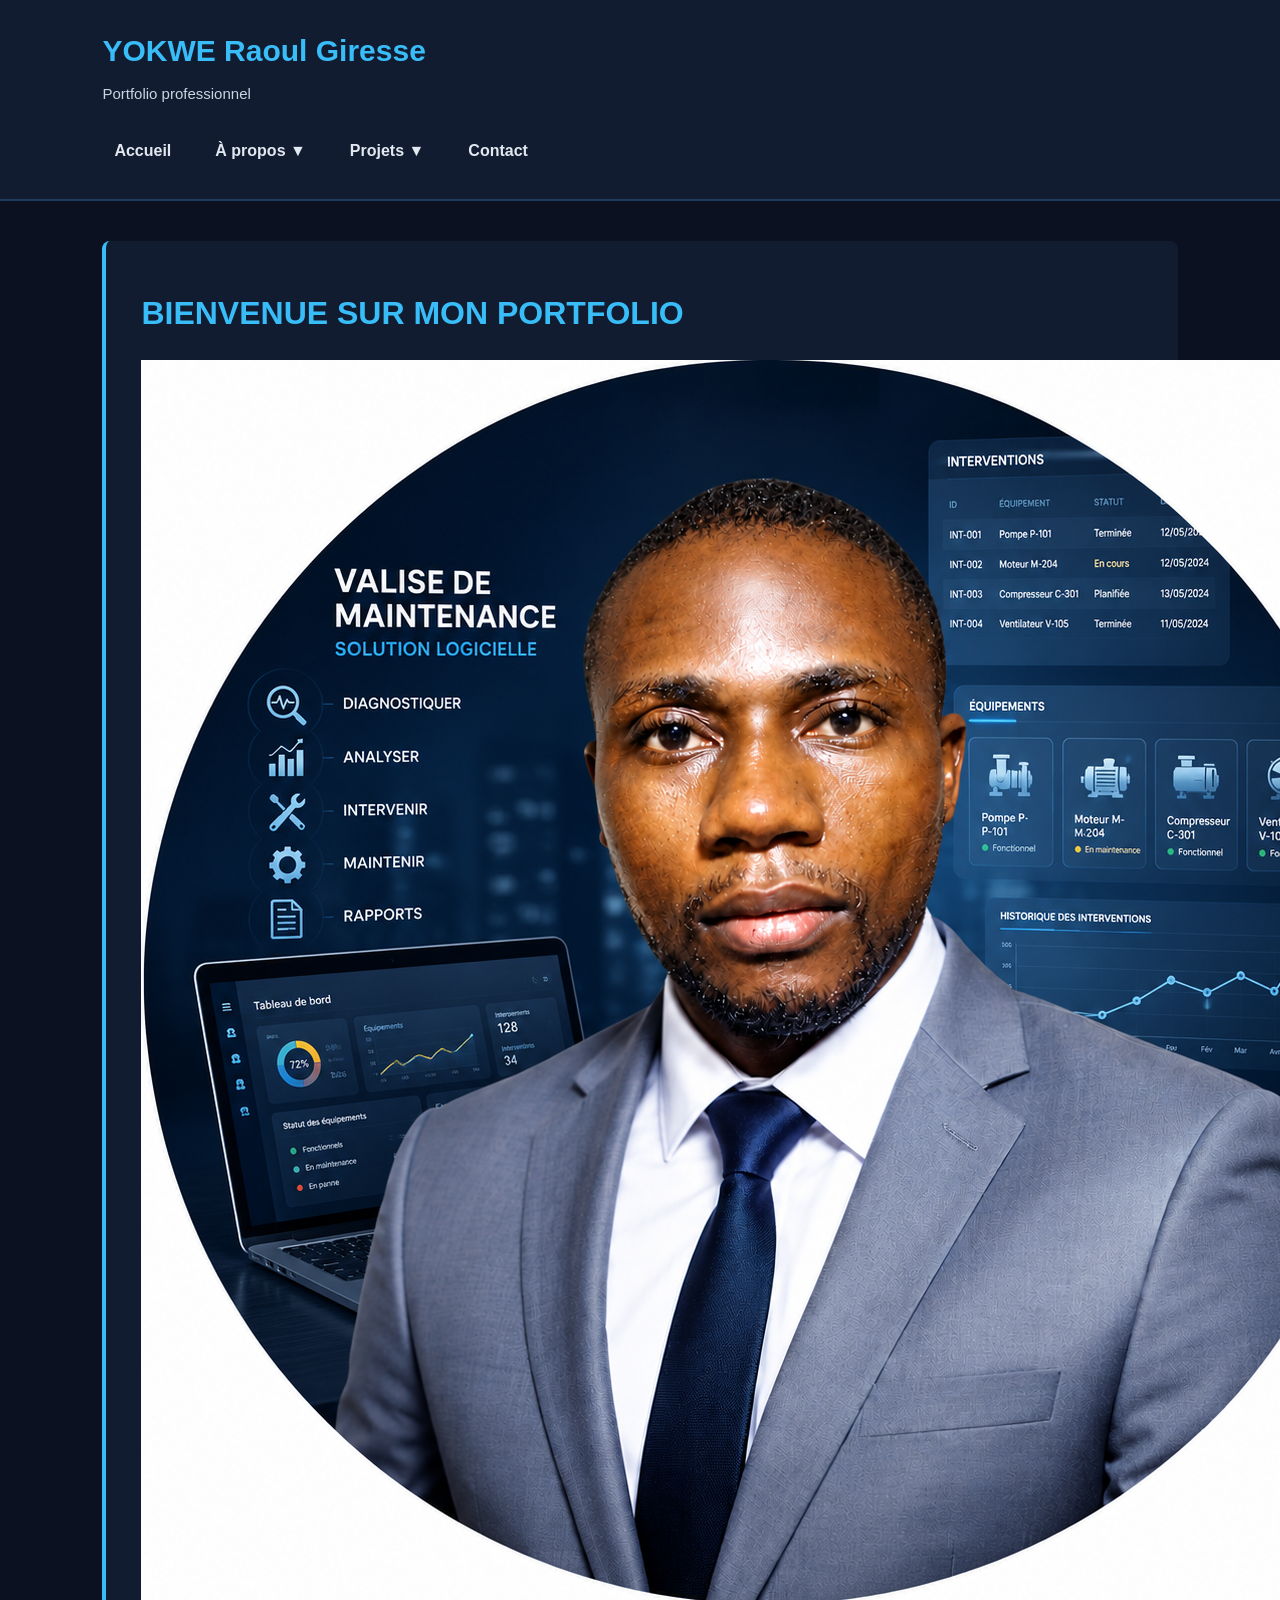
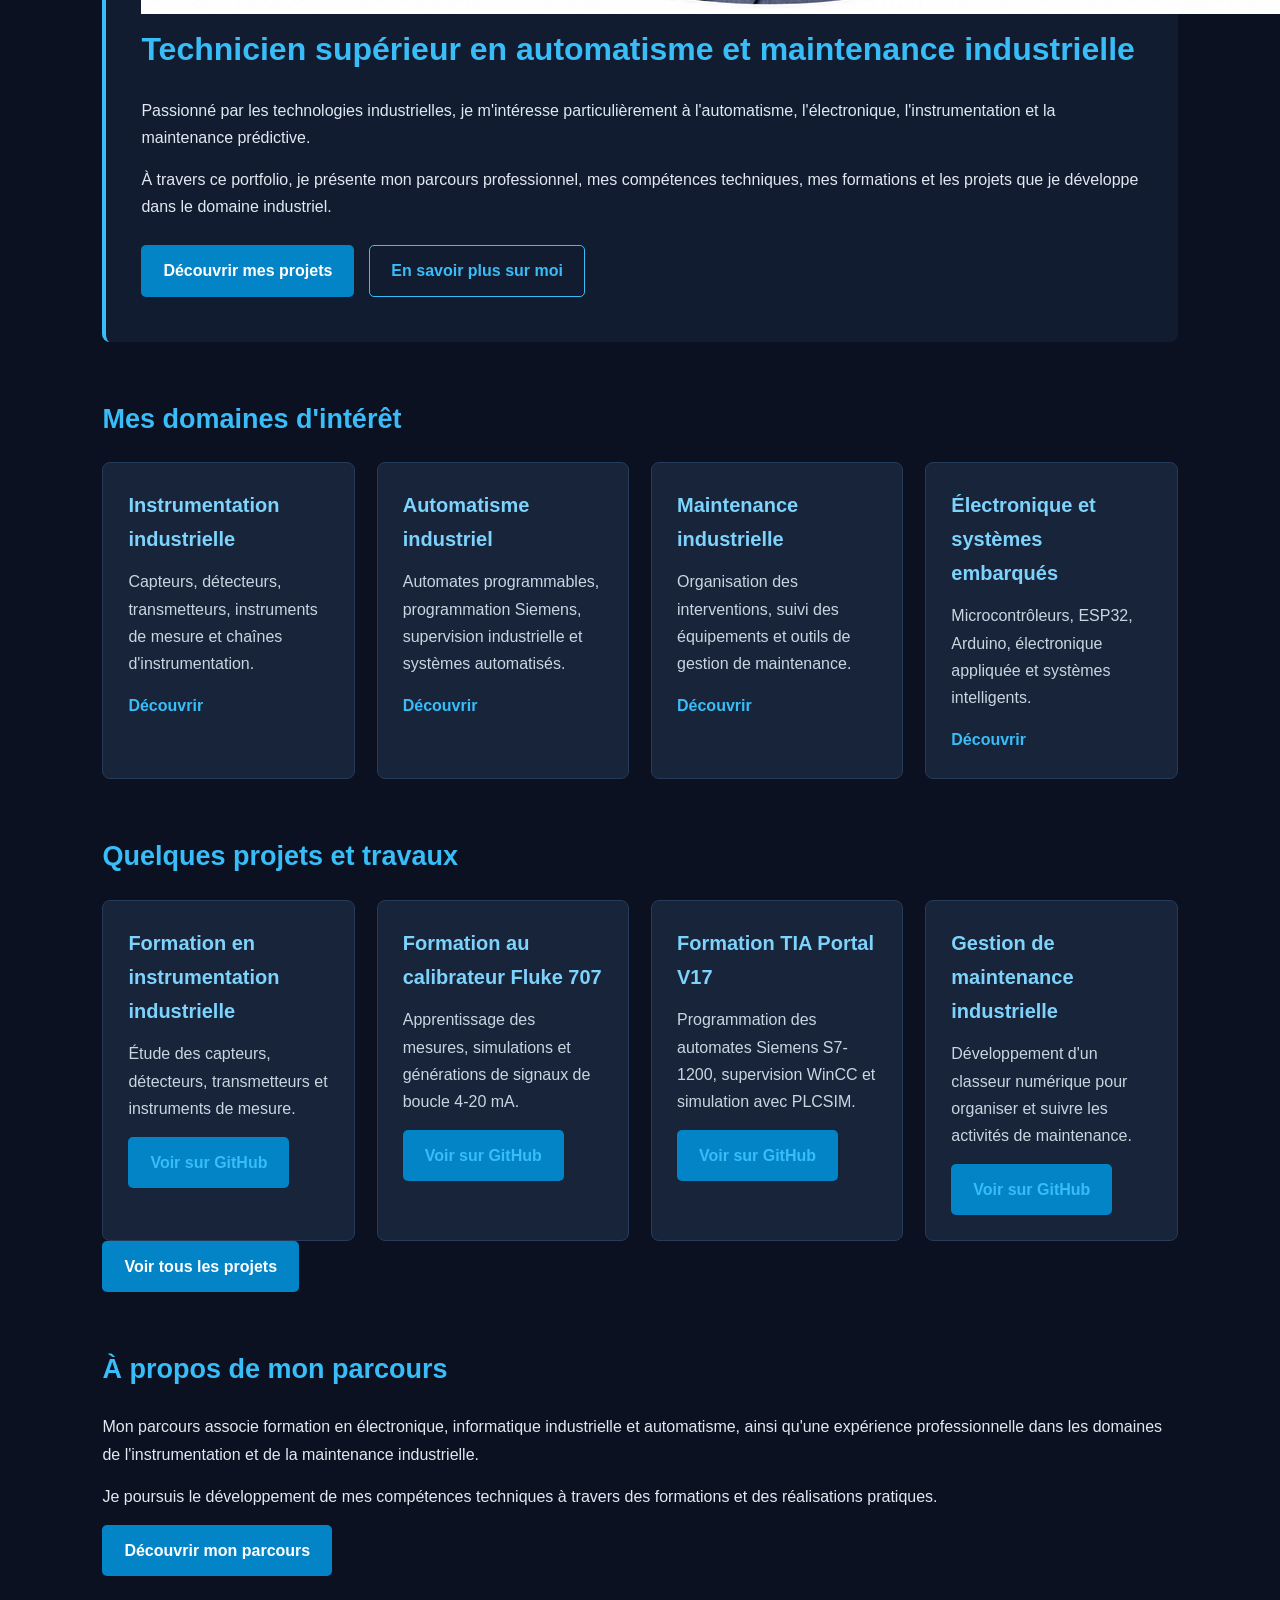
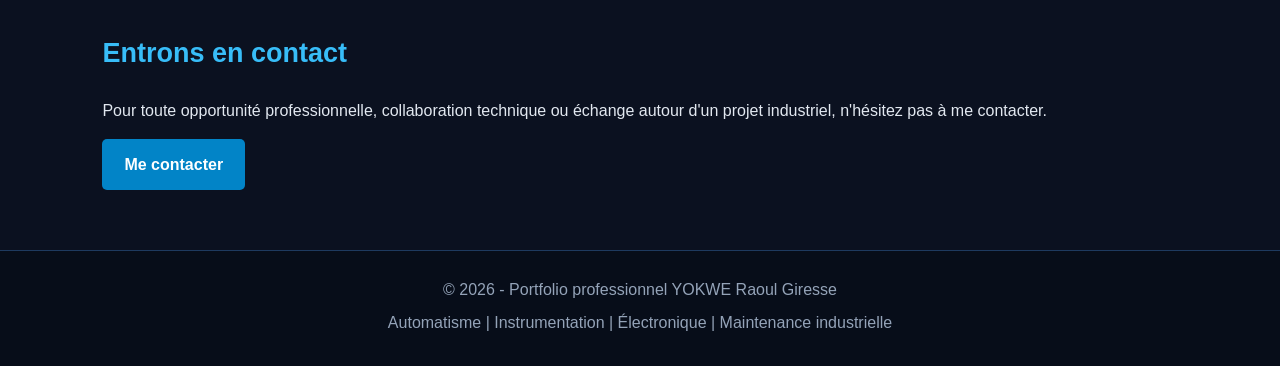
==== commit 6f16f035: "Update name and welcome section in index.html" ====
--- a/index.html
+++ b/index.html
@@ -18,7 +18,7 @@
 
     <header>
 
-        <h1>YOKWE Raoul</h1>
+        <h1>YOKWE Raoul Giresse</h1>
 
         <p>Portfolio professionnel</p>
 
@@ -99,9 +99,14 @@
 
         <section id="accueil">
 
-            <p class="sous-titre">
-                BIENVENUE SUR MON PORTFOLIO
-            </p>
+            <h2>BIENVENUE SUR MON PORTFOLIO
+            </h2>
+            <div class="portrait-accueil">
+    <img
+        src="portrait-valise-maintenance.png"
+        alt="Portrait professionnel dans un environnement de gestion de maintenance industrielle"
+    >
+</div>
 
             <h2>
                 Technicien supérieur en automatisme
@@ -369,7 +374,7 @@
     <footer>
 
         <p>
-            © 2026 - Portfolio professionnel RAOUL-35
+            © 2026 - Portfolio professionnel YOKWE Raoul Giresse
         </p>
 
         <p>
--- a/style.css
+++ b/style.css
@@ -1,8 +1,10 @@
-/* =========================================
-   1. STYLE GENERAL
-========================================= */
+/* =====================================================
+   1. CONFIGURATION GÉNÉRALE
+   ===================================================== */
 
 * {
+    margin: 0;
+    padding: 0;
     box-sizing: border-box;
 }
 
@@ -11,426 +13,80 @@
 }
 
 body {
+    font-family: Arial, Helvetica, sans-serif;
     background-color: #0B1120;
     color: #E2E8F0;
-    font-family: Arial, Helvetica, sans-serif;
-    margin: 0;
     line-height: 1.7;
-}
-
-/* =========================================
-   2. BARRE DE NAVIGATION
-========================================= */
+    font-size: 16px;
+}
+
+/* =====================================================
+   2. EN-TÊTE
+   ===================================================== */
 
 header {
     background-color: #111C30;
-    border-bottom: 1px solid #263750;
-    padding: 15px 40px;
-}
-
-nav {
-    display: flex;
-    justify-content: space-between;
-    align-items: center;
-}
-
-nav h2 {
-    color: #38BDF8;
-    margin: 0;
-    font-size: 23px;
-    letter-spacing: 1px;
-}
-
-nav ul {
-    display: flex;
-    list-style: none;
-    gap: 25px;
-    margin: 0;
-    padding: 0;
-}
-
-nav a {
-    text-decoration: none;
-    color: #E2E8F0;
-    font-weight: bold;
-    transition: color 0.3s ease;
-}
-
-nav a:hover {
-    color: #38BDF8;
-}
-
-/* =========================================
-   3. SECTIONS
-========================================= */
-
-section {
-    padding: 60px 40px;
-}
-
-h1, h2 {
-    color: #38BDF8;
-}
-
-h1 {
-    font-size: 38px;
-    margin-bottom: 20px;
-}
-
-h2 {
-    font-size: 28px;
-    margin-bottom: 25px;
-}
-
-p {
-    color: #CBD5E1;
-    font-size: 16px;
-}
-
-/* =========================================
-   4. SECTION ACCUEIL
-========================================= */
-
-#accueil {
-    text-align: center;
-    padding: 100px 40px;
-    background-color: #111C30;
-}
-
-#accueil p {
-    max-width: 800px;
-    margin: 0 auto;
-    font-size: 18px;
-}
-
-/* =========================================
-   5. CARTES
-========================================= */
-
-.conteneur-cartes {
-    display: grid;
-    grid-template-columns: repeat(2, 1fr);
-    gap: 25px;
-    margin-top: 30px;
-}
-
-.carte {
-    background-color: #17243A;
-    border: 1px solid #2B405E;
-    border-radius: 12px;
-    padding: 28px;
-    box-shadow: 0 4px 12px rgba(0, 0, 0, 0.2);
-    transition: transform 0.3s ease,
-                border-color 0.3s ease,
-                box-shadow 0.3s ease;
-}
-
-.carte:hover {
-    transform: translateY(-5px);
-    border-color: #38BDF8;
-    box-shadow: 0 8px 20px rgba(0, 0, 0, 0.3);
-}
-
-.carte h3 {
-    color: #7DD3FC;
-    font-size: 21px;
-    margin-top: 0;
-}
-
-.carte p {
-    color: #CBD5E1;
-    font-size: 16px;
-}
-
-/* =========================================
-   6. BOUTONS
-========================================= */
-
-.bouton {
-    display: inline-block;
-    background-color: #0284C7;
-    color: #FFFFFF;
-    text-decoration: none;
-    padding: 11px 20px;
-    border-radius: 7px;
-    font-weight: bold;
-    margin-top: 12px;
-    transition: background-color 0.3s ease,
-                transform 0.3s ease;
-}
-
-.bouton:hover {
-    background-color: #0369A1;
-    transform: translateY(-2px);
-}
-
-/* =========================================
-   7. PIED DE PAGE
-========================================= */
-
-footer {
-    background-color: #070D19;
-    border-top: 1px solid #263750;
-    text-align: center;
-    padding: 25px;
-}
-
-footer p {
-    color: #94A3B8;
-    margin: 0;
-}
-
-/* =========================================
-   8. ADAPTATION AUX TELEPHONES
-========================================= */
-
-@media (max-width: 768px) {
-
-    header {
-        padding: 15px 20px;
-    }
-
-    nav {
-        flex-direction: column;
-        gap: 15px;
-    }
-
-    nav ul {
-        flex-wrap: wrap;
-        justify-content: center;
-        gap: 15px;
-    }
-
-    section {
-        padding: 40px 20px;
-    }
-
-    #accueil {
-        padding: 65px 20px;
-    }
-
-    h1 {
-        font-size: 29px;
-    }
-
-    h2 {
-        font-size: 24px;
-    }
-
-   /* =========================================
-   9. AMELIORATION DE LA SECTION ACCUEIL
-========================================= */
-
-#accueil h1 {
-    max-width: 950px;
-    margin: 15px auto 25px;
-    font-size: 42px;
-    line-height: 1.3;
-}
-
-.sous-titre {
-    color: #38BDF8;
-    font-size: 14px;
-    font-weight: bold;
-    letter-spacing: 3px;
-    margin-bottom: 15px;
-}
-
-#accueil > p:not(.sous-titre) {
-    max-width: 750px;
-    margin: 0 auto;
-    font-size: 18px;
-}
-
-.actions-accueil {
-    display: flex;
-    justify-content: center;
-    flex-wrap: wrap;
-    gap: 15px;
-    margin-top: 30px;
-}
-
-.bouton-secondaire {
-    background-color: transparent;
-    border: 1px solid #38BDF8;
-    color: #38BDF8;
-}
-
-.bouton-secondaire:hover {
-    background-color: #17243A;
-    color: #FFFFFF;
-}
-
-/* Adaptation aux petits écrans */
-
-@media (max-width: 768px) {
-
-    #accueil h1 {
-        font-size: 30px;
-    }
-
-    #accueil > p:not(.sous-titre) {
-        font-size: 16px;
-    }
-
-    .actions-accueil {
-        flex-direction: column;
-        align-items: center;
-    }
-
-    .actions-accueil .bouton {
-        width: 100%;
-        max-width: 280px;
-        text-align: center;
-    }
-}
-
-    .conteneur-cartes {
-        grid-template-columns: 1fr;
-    }
-}
-
-/* =========================================
-   10. EXPERIENCES PROFESSIONNELLES
-========================================= */
-
-.conteneur-experiences {
-    display: grid;
-    grid-template-columns: repeat(2, 1fr);
-    gap: 25px;
-    margin-top: 30px;
-}
-
-.experience {
-    background-color: #17243A;
-    border: 1px solid #2B405E;
-    border-left: 4px solid #38BDF8;
-    border-radius: 10px;
-    padding: 25px;
-    transition: transform 0.3s ease,
-                border-color 0.3s ease;
-}
-
-.experience:hover {
-    transform: translateY(-5px);
-    border-color: #38BDF8;
-}
-
-.experience-date {
-    color: #38BDF8;
-    font-weight: bold;
-    font-size: 14px;
-    margin-top: 0;
-    margin-bottom: 10px;
-}
-
-.experience h3 {
-    color: #7DD3FC;
-    font-size: 21px;
-    margin: 5px 0;
-}
-
-.experience h4 {
-    color: #E2E8F0;
-    font-size: 16px;
-    margin: 5px 0 15px;
-}
-
-.experience ul {
-    padding-left: 20px;
-}
-
-.experience li {
+    padding: 25px 8%;
+    border-bottom: 2px solid #1E3A5F;
+}
+
+header h1 {
+    color: #38BDF8;
+    font-size: 30px;
+    margin-bottom: 5px;
+}
+
+header p {
     color: #CBD5E1;
     font-size: 15px;
-    margin-bottom: 10px;
-}
-
-/* ADAPTATION AUX TELEPHONES */
-
-@media (max-width: 768px) {
-
-    .conteneur-experiences {
-        grid-template-columns: 1fr;
-    }
-
-}
-
-/* =========================================
-   11. CERTIFICATIONS ET FORMATIONS
-========================================= */
-
-.titre-categorie {
-    color: #7DD3FC;
-    font-size: 22px;
-    margin-top: 45px;
-    margin-bottom: 20px;
-    padding-left: 15px;
-    border-left: 4px solid #38BDF8;
-}
-
-/* BADGE DES CERTIFICATIONS EXPIREES */
-
-.statut-expire {
-    display: inline-block;
-    background-color: #422B32;
-    color: #FCA5A5;
-    border: 1px solid #7F1D1D;
-    padding: 5px 12px;
-    border-radius: 20px;
-    font-size: 13px;
-    font-weight: bold;
-    margin-top: 10px;
-}
-
-/* ESPACEMENT DES CARTES */
-
-#certifications .conteneur-cartes {
-    margin-bottom: 35px;
-}
-
-/* ADAPTATION AUX PETITS ECRANS */
-
-@media (max-width: 768px) {
-
-    .titre-categorie {
-        font-size: 19px;
-        margin-top: 35px;
-    }
-
-}
-
-/* =================================
-   MENUS DÉROULANTS
-================================= */
+}
+
+/* =====================================================
+   3. NAVIGATION PRINCIPALE
+   ===================================================== */
 
 nav {
     display: flex;
     align-items: center;
     gap: 20px;
     flex-wrap: wrap;
+    margin-top: 20px;
 }
 
 nav a {
     text-decoration: none;
 }
 
-/* Conteneur du menu déroulant */
+nav > a {
+    color: #E2E8F0;
+    font-weight: bold;
+    padding: 10px 12px;
+    transition: 0.3s;
+}
+
+nav > a:hover {
+    color: #38BDF8;
+}
+
+/* =====================================================
+   4. MENUS DÉROULANTS
+   ===================================================== */
 
 .menu-deroulant {
     position: relative;
 }
-
-/* Bouton principal */
 
 .menu-deroulant > a {
     display: block;
     padding: 10px 12px;
     color: #E2E8F0;
     font-weight: bold;
-}
-
-/* Sous-menu */
+    transition: 0.3s;
+}
+
+.menu-deroulant > a:hover {
+    color: #38BDF8;
+}
 
 .sous-menu {
     display: none;
@@ -443,32 +99,336 @@
     border-radius: 6px;
     padding: 8px 0;
     z-index: 1000;
-}
-
-/* Liens du sous-menu */
+    box-shadow: 0 8px 20px rgba(0, 0, 0, 0.35);
+}
 
 .sous-menu a {
     display: block;
     padding: 10px 15px;
     color: #E2E8F0;
     white-space: nowrap;
-}
-
-/* Survol des liens */
+    transition: 0.3s;
+}
 
 .sous-menu a:hover {
     background-color: #0284C7;
     color: #FFFFFF;
 }
 
-/* Affichage du sous-menu au survol */
-
 .menu-deroulant:hover .sous-menu {
     display: block;
 }
 
-/* Accessibilité au clavier */
-
 .menu-deroulant:focus-within .sous-menu {
     display: block;
 }
+
+/* =====================================================
+   5. CONTENU PRINCIPAL
+   ===================================================== */
+
+main {
+    width: 84%;
+    max-width: 1200px;
+    margin: 40px auto;
+}
+
+section {
+    margin-bottom: 55px;
+}
+
+h2 {
+    color: #38BDF8;
+    font-size: 27px;
+    margin-bottom: 20px;
+}
+
+h3 {
+    color: #7DD3FC;
+    font-size: 20px;
+    margin-bottom: 12px;
+}
+
+p {
+    margin-bottom: 15px;
+}
+
+/* =====================================================
+   6. PAGE D'ACCUEIL
+   ===================================================== */
+
+#accueil {
+    padding: 45px 35px;
+    background-color: #111C30;
+    border-left: 4px solid #38BDF8;
+    border-radius: 8px;
+}
+
+#accueil h2 {
+    font-size: 32px;
+}
+
+.sous-titre {
+    color: #7DD3FC;
+    font-size: 20px;
+    font-weight: bold;
+    margin-bottom: 20px;
+}
+
+.actions-accueil {
+    display: flex;
+    flex-wrap: wrap;
+    gap: 15px;
+    margin-top: 25px;
+}
+
+/* =====================================================
+   7. BOUTONS
+   ===================================================== */
+
+.bouton {
+    display: inline-block;
+    background-color: #0284C7;
+    color: #FFFFFF;
+    padding: 12px 22px;
+    border-radius: 5px;
+    text-decoration: none;
+    font-weight: bold;
+    transition: 0.3s;
+}
+
+.bouton:hover {
+    background-color: #0369A1;
+    transform: translateY(-2px);
+}
+
+.bouton-secondaire {
+    display: inline-block;
+    background-color: transparent;
+    color: #38BDF8;
+    padding: 11px 21px;
+    border: 1px solid #38BDF8;
+    border-radius: 5px;
+    text-decoration: none;
+    font-weight: bold;
+    transition: 0.3s;
+}
+
+.bouton-secondaire:hover {
+    background-color: #17243A;
+}
+
+/* =====================================================
+   8. CARTES ET GRILLES
+   ===================================================== */
+
+.grille-projets {
+    display: grid;
+    grid-template-columns: repeat(auto-fit, minmax(240px, 1fr));
+    gap: 22px;
+}
+
+.carte {
+    background-color: #17243A;
+    padding: 25px;
+    border: 1px solid #263B59;
+    border-radius: 8px;
+    transition: 0.3s;
+}
+
+.carte:hover {
+    transform: translateY(-5px);
+    border-color: #38BDF8;
+    box-shadow: 0 8px 20px rgba(0, 0, 0, 0.25);
+}
+
+.carte p {
+    color: #CBD5E1;
+}
+
+.carte a {
+    color: #38BDF8;
+    text-decoration: none;
+    font-weight: bold;
+}
+
+.carte a:hover {
+    color: #7DD3FC;
+    text-decoration: underline;
+}
+
+/* =====================================================
+   9. LISTES
+   ===================================================== */
+
+ul,
+ol {
+    margin-left: 25px;
+    margin-bottom: 20px;
+}
+
+li {
+    margin-bottom: 8px;
+}
+
+/* =====================================================
+   10. LIENS GÉNÉRAUX
+   ===================================================== */
+
+main a {
+    color: #38BDF8;
+}
+
+main a:hover {
+    color: #7DD3FC;
+}
+
+/* =====================================================
+   11. BADGES ET CERTIFICATIONS
+   ===================================================== */
+
+.badge {
+    display: inline-block;
+    background-color: #123B5A;
+    color: #7DD3FC;
+    padding: 6px 12px;
+    margin: 5px;
+    border: 1px solid #0284C7;
+    border-radius: 20px;
+    font-size: 14px;
+}
+
+/* =====================================================
+   12. EXPÉRIENCES PROFESSIONNELLES
+   ===================================================== */
+
+.experience {
+    background-color: #17243A;
+    padding: 22px;
+    margin-bottom: 20px;
+    border-left: 4px solid #0284C7;
+    border-radius: 6px;
+}
+
+.experience h3 {
+    margin-bottom: 5px;
+}
+
+.experience .periode {
+    color: #7DD3FC;
+    font-weight: bold;
+    margin-bottom: 12px;
+}
+
+/* =====================================================
+   13. FORMULAIRES
+   ===================================================== */
+
+input,
+textarea,
+select {
+    width: 100%;
+    padding: 12px;
+    margin: 8px 0 18px;
+    background-color: #17243A;
+    color: #E2E8F0;
+    border: 1px solid #38516F;
+    border-radius: 5px;
+    font-family: inherit;
+}
+
+input:focus,
+textarea:focus,
+select:focus {
+    outline: none;
+    border-color: #38BDF8;
+}
+
+/* =====================================================
+   14. PIED DE PAGE
+   ===================================================== */
+
+footer {
+    background-color: #070D19;
+    color: #94A3B8;
+    text-align: center;
+    padding: 25px 15px;
+    margin-top: 60px;
+    border-top: 1px solid #1E3A5F;
+}
+
+footer p {
+    margin-bottom: 5px;
+}
+
+/* =====================================================
+   15. ADAPTATION AUX ÉCRANS MOBILES
+   ===================================================== */
+
+@media screen and (max-width: 768px) {
+
+    header {
+        padding: 20px 5%;
+    }
+
+    header h1 {
+        font-size: 25px;
+    }
+
+    nav {
+        gap: 5px;
+        flex-direction: column;
+        align-items: flex-start;
+    }
+
+    nav > a,
+    .menu-deroulant > a {
+        padding: 8px 10px;
+    }
+
+    .menu-deroulant {
+        width: 100%;
+    }
+
+    .sous-menu {
+        position: static;
+        width: 100%;
+        min-width: auto;
+        margin-left: 10px;
+        box-shadow: none;
+    }
+
+    .sous-menu a {
+        white-space: normal;
+    }
+
+    main {
+        width: 90%;
+        margin: 25px auto;
+    }
+
+    #accueil {
+        padding: 25px 20px;
+    }
+
+    #accueil h2 {
+        font-size: 25px;
+    }
+
+    h2 {
+        font-size: 23px;
+    }
+
+    .actions-accueil {
+        flex-direction: column;
+    }
+
+    .bouton,
+    .bouton-secondaire {
+        text-align: center;
+    }
+
+    .grille-projets {
+        grid-template-columns: 1fr;
+    }
+}
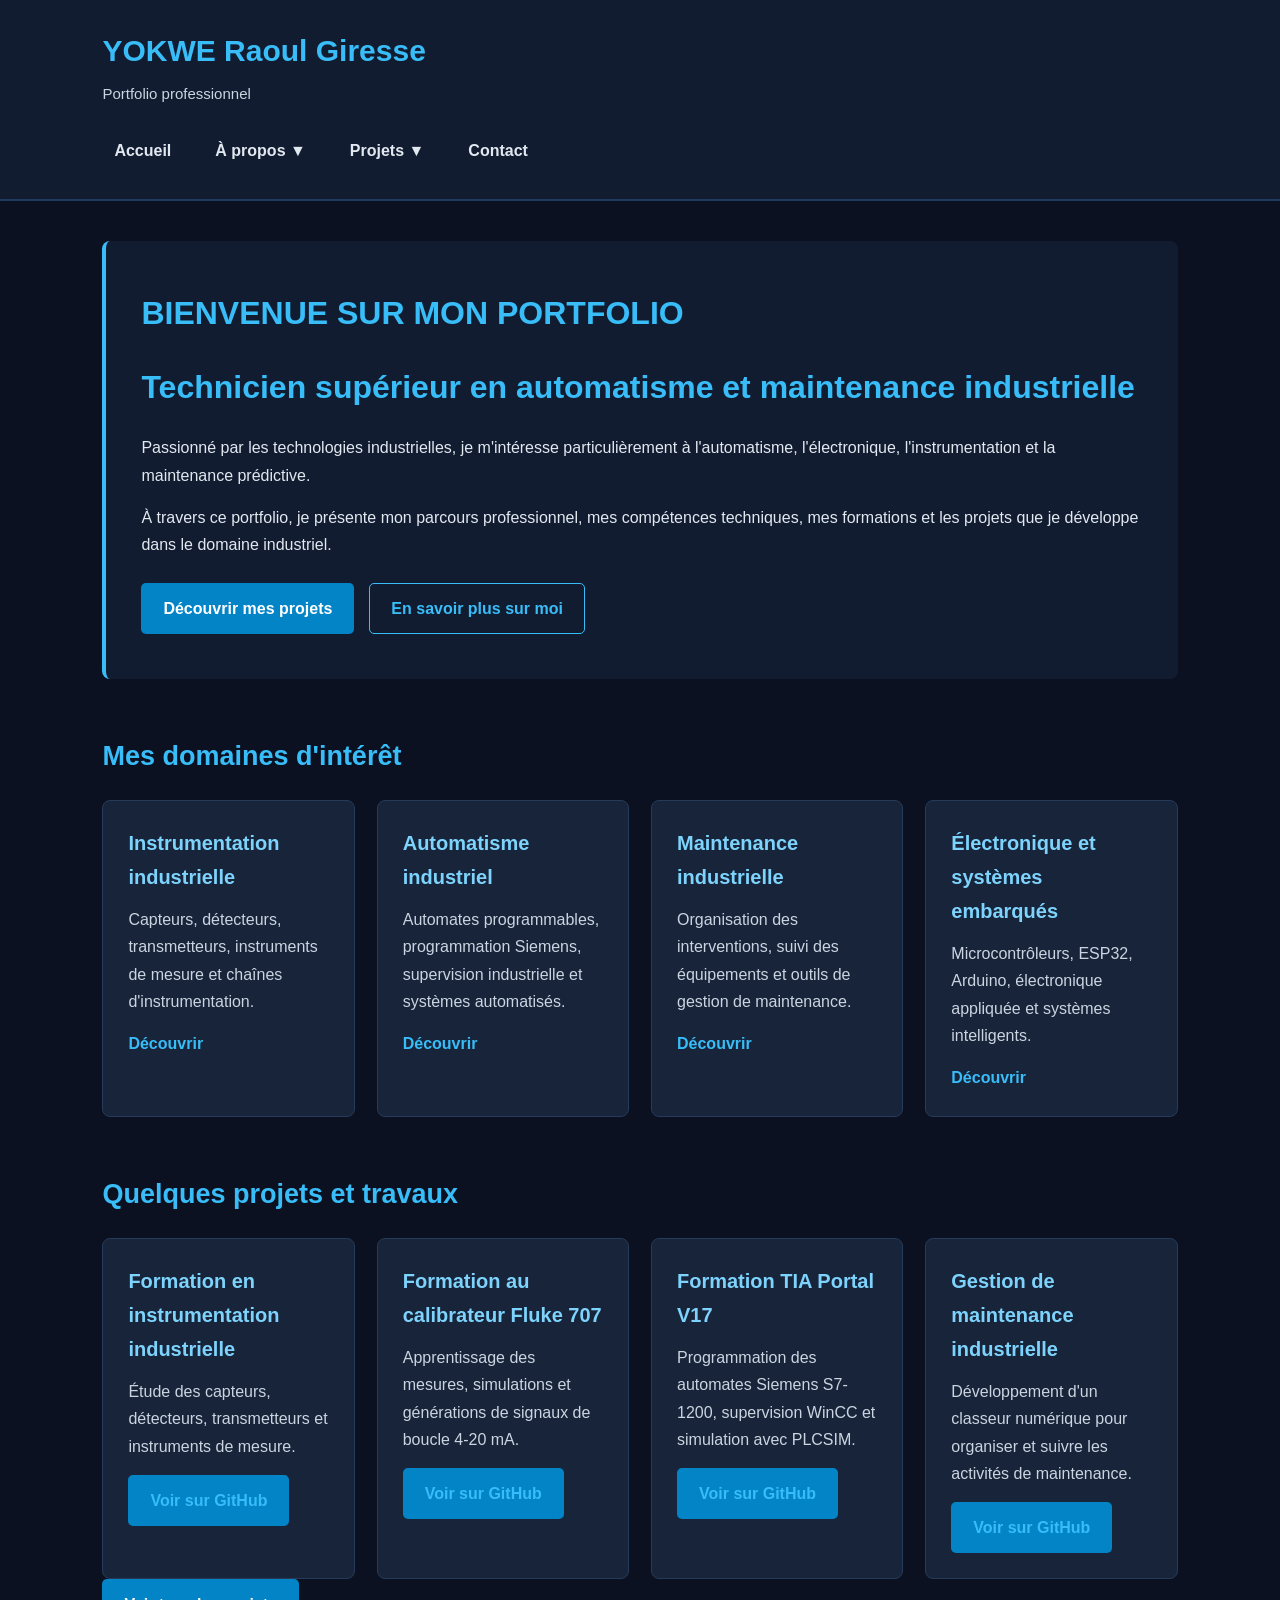
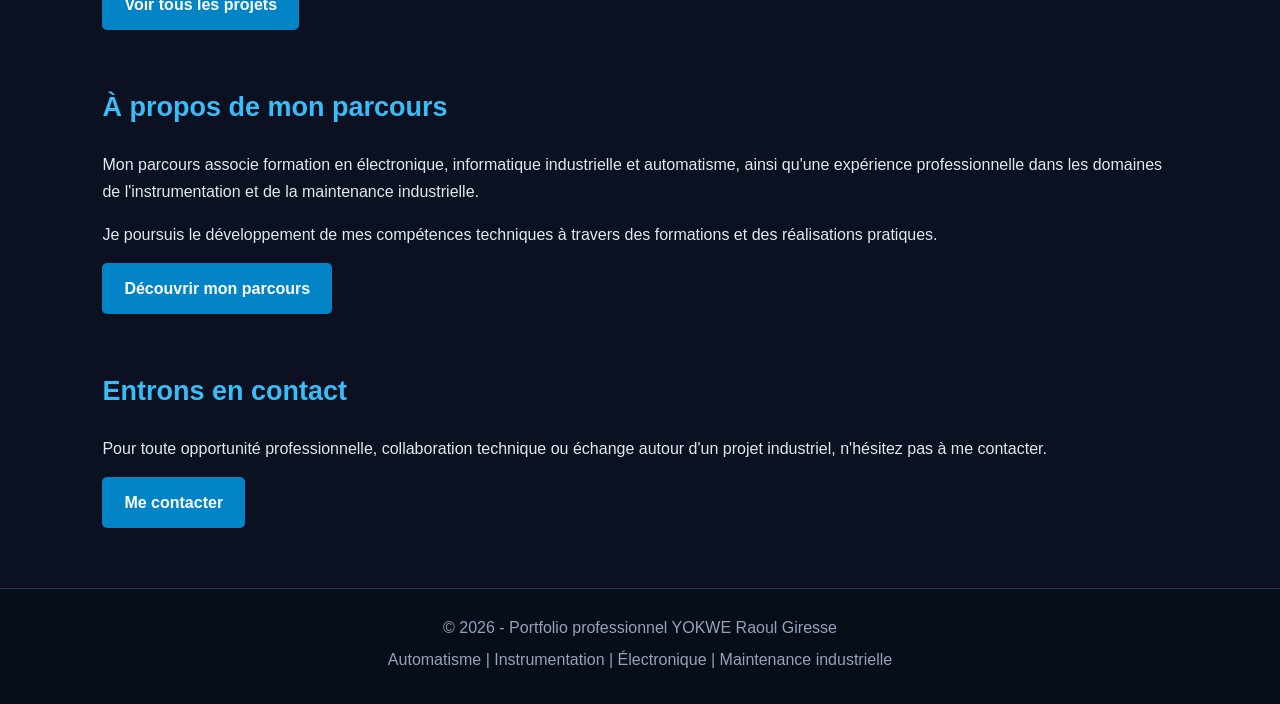
==== commit 66639c2a: "style: suppression du portrait sur la page d'accueil Removed portrait image section from the homepag" ====
--- a/index.html
+++ b/index.html
@@ -101,12 +101,6 @@
 
             <h2>BIENVENUE SUR MON PORTFOLIO
             </h2>
-            <div class="portrait-accueil">
-    <img
-        src="portrait-valise-maintenance.png"
-        alt="Portrait professionnel dans un environnement de gestion de maintenance industrielle"
-    >
-</div>
 
             <h2>
                 Technicien supérieur en automatisme
--- a/style.css
+++ b/style.css
@@ -364,6 +364,25 @@
 /* =====================================================
    15. ADAPTATION AUX ÉCRANS MOBILES
    ===================================================== */
+/* PORTRAIT DE LA PAGE D'ACCUEIL */
+
+.portrait-accueil {
+    display: flex;
+    justify-content: center;
+    align-items: center;
+    margin: 30px auto;
+    max-width: 650px;
+}
+
+.portrait-accueil img {
+    display: block;
+    width: 100%;
+    max-width: 600px;
+    height: auto;
+    border-radius: 20px;
+    border: 2px solid #38BDF8;
+    box-shadow: 0 10px 35px rgba(0, 0, 0, 0.45);
+}
 
 @media screen and (max-width: 768px) {
 
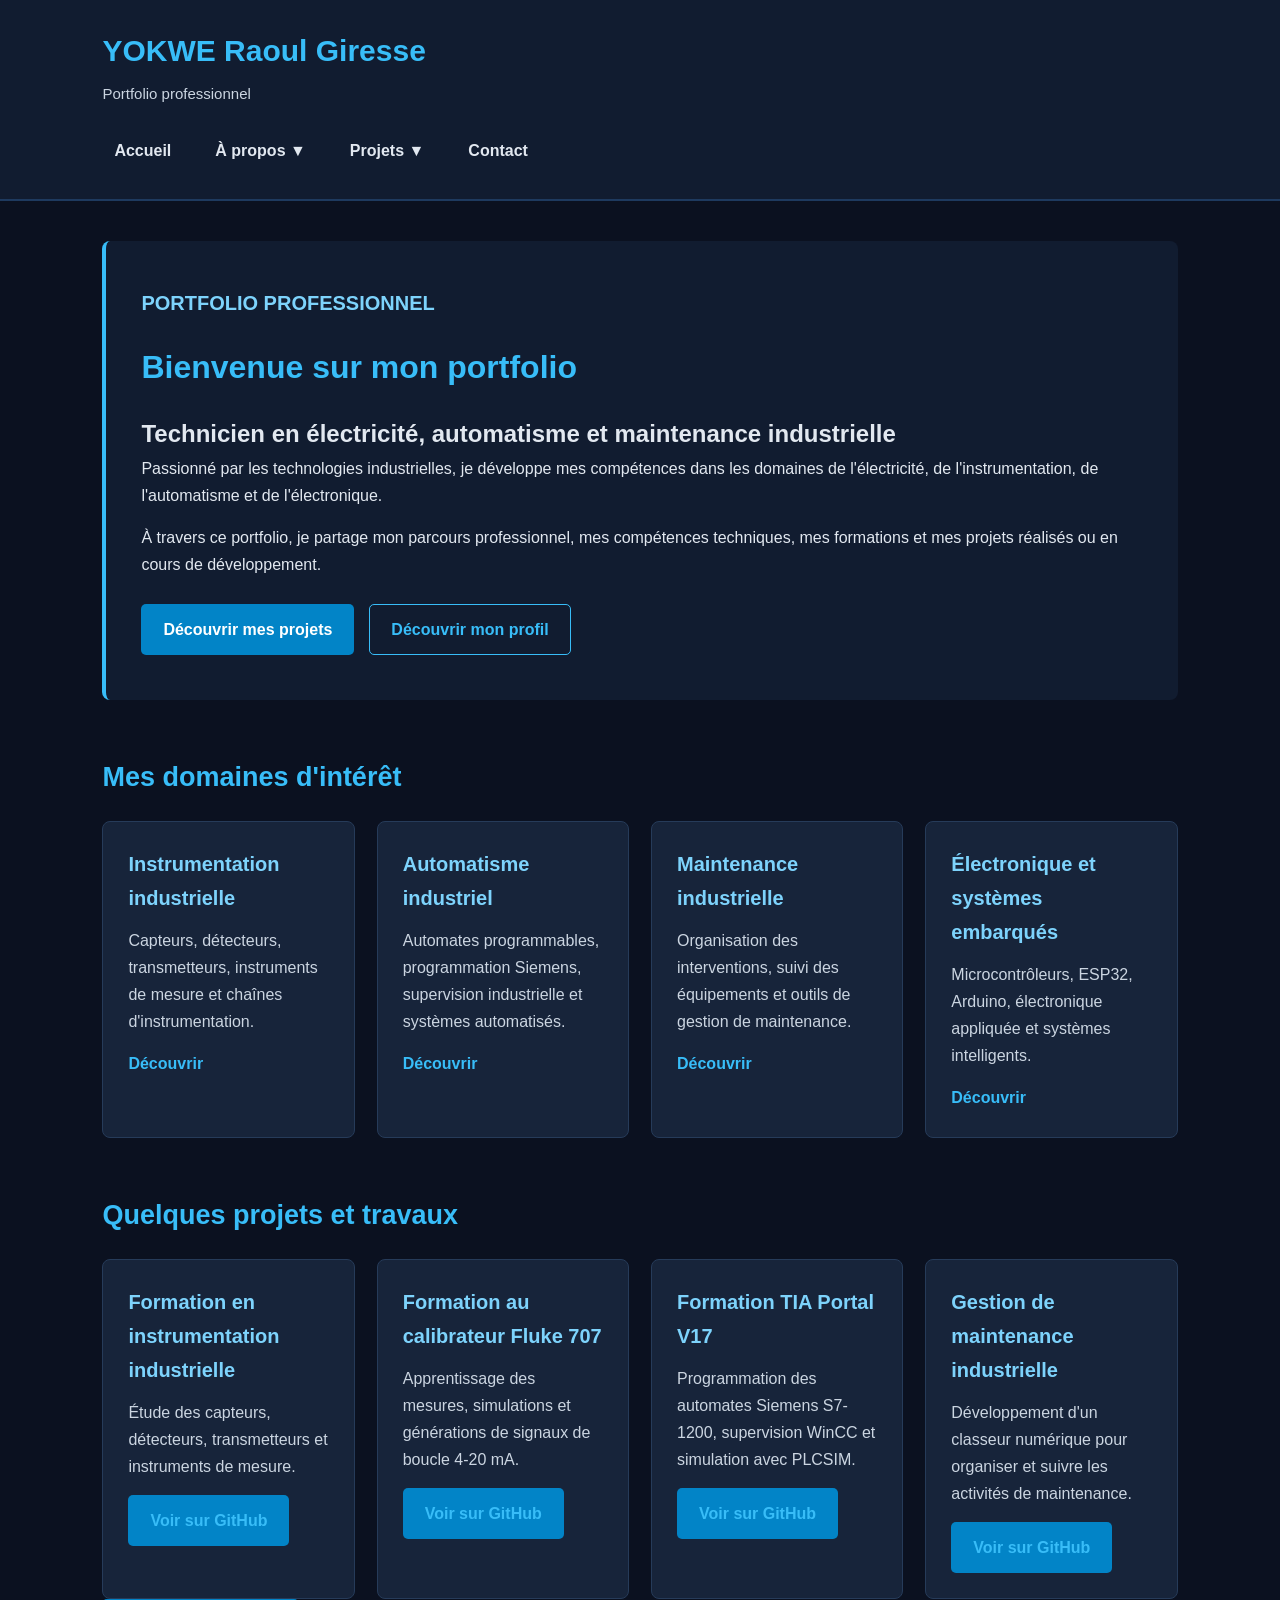
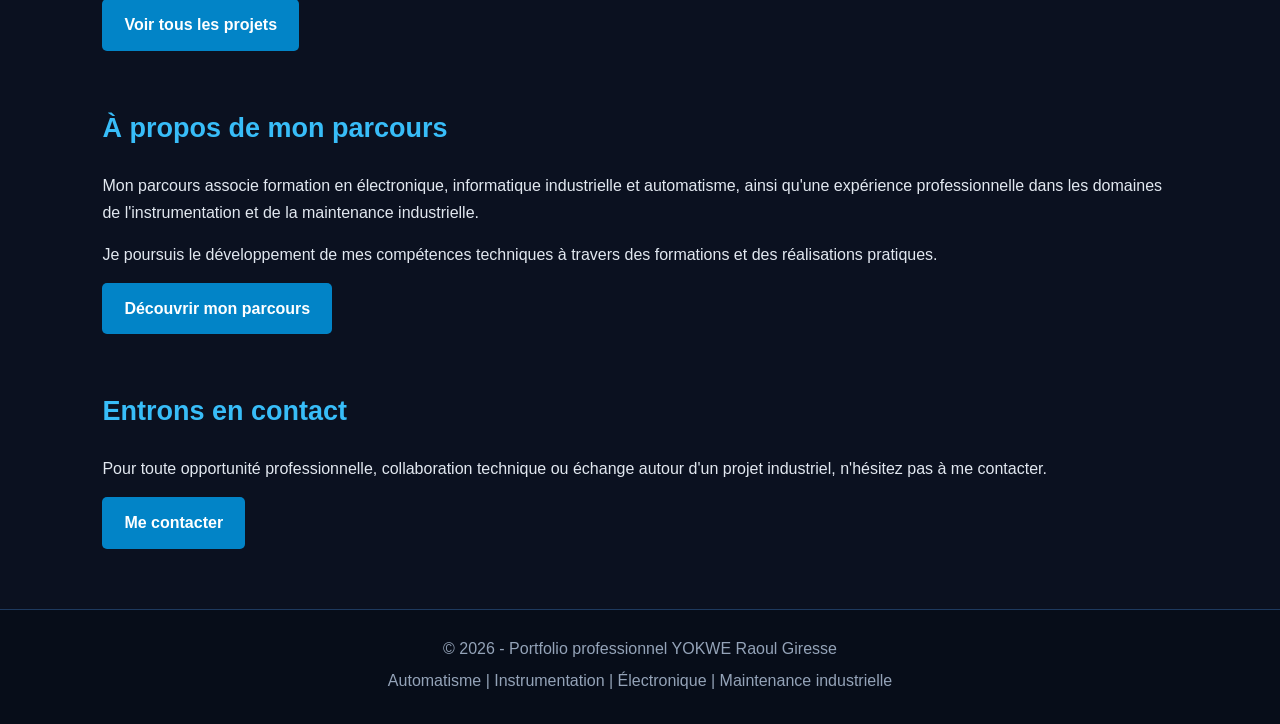
==== commit 91b2fbc5: "Refactor accueil section in index.html" ====
--- a/index.html
+++ b/index.html
@@ -97,44 +97,42 @@
 
         <!-- SECTION ACCUEIL -->
 
-        <section id="accueil">
-
-            <h2>BIENVENUE SUR MON PORTFOLIO
-            </h2>
-
-            <h2>
-                Technicien supérieur en automatisme
-                et maintenance industrielle
-            </h2>
-
-            <p>
-                Passionné par les technologies industrielles,
-                je m'intéresse particulièrement à l'automatisme,
-                l'électronique, l'instrumentation et la maintenance
-                prédictive.
-            </p>
-
-            <p>
-                À travers ce portfolio, je présente mon parcours
-                professionnel, mes compétences techniques,
-                mes formations et les projets que je développe
-                dans le domaine industriel.
-            </p>
-
-            <div class="actions-accueil">
-
-                <a href="projets/index.html" class="bouton">
-                    Découvrir mes projets
-                </a>
-
-                <a href="a-propos/index.html"
-                   class="bouton bouton-secondaire">
-                    En savoir plus sur moi
-                </a>
-
-            </div>
-
-        </section>
+      <section id="accueil">
+
+    <p class="sous-titre">PORTFOLIO PROFESSIONNEL</p>
+
+    <h2>Bienvenue sur mon portfolio</h2>
+
+    <h1>
+        Technicien en électricité, automatisme
+        et maintenance industrielle
+    </h1>
+
+    <p>
+        Passionné par les technologies industrielles, je développe
+        mes compétences dans les domaines de l'électricité,
+        de l'instrumentation, de l'automatisme et de l'électronique.
+    </p>
+
+    <p>
+        À travers ce portfolio, je partage mon parcours professionnel,
+        mes compétences techniques, mes formations et mes projets
+        réalisés ou en cours de développement.
+    </p>
+
+    <div class="actions-accueil">
+
+        <a href="projets/index.html" class="bouton">
+            Découvrir mes projets
+        </a>
+
+        <a href="a-propos/profil.html" class="bouton bouton-secondaire">
+            Découvrir mon profil
+        </a>
+
+    </div>
+
+</section>
 
 
         <!-- SECTION DOMAINES DE COMPÉTENCES -->
--- a/style.css
+++ b/style.css
@@ -364,25 +364,7 @@
 /* =====================================================
    15. ADAPTATION AUX ÉCRANS MOBILES
    ===================================================== */
-/* PORTRAIT DE LA PAGE D'ACCUEIL */
-
-.portrait-accueil {
-    display: flex;
-    justify-content: center;
-    align-items: center;
-    margin: 30px auto;
-    max-width: 650px;
-}
-
-.portrait-accueil img {
-    display: block;
-    width: 100%;
-    max-width: 600px;
-    height: auto;
-    border-radius: 20px;
-    border: 2px solid #38BDF8;
-    box-shadow: 0 10px 35px rgba(0, 0, 0, 0.45);
-}
+
 
 @media screen and (max-width: 768px) {
 
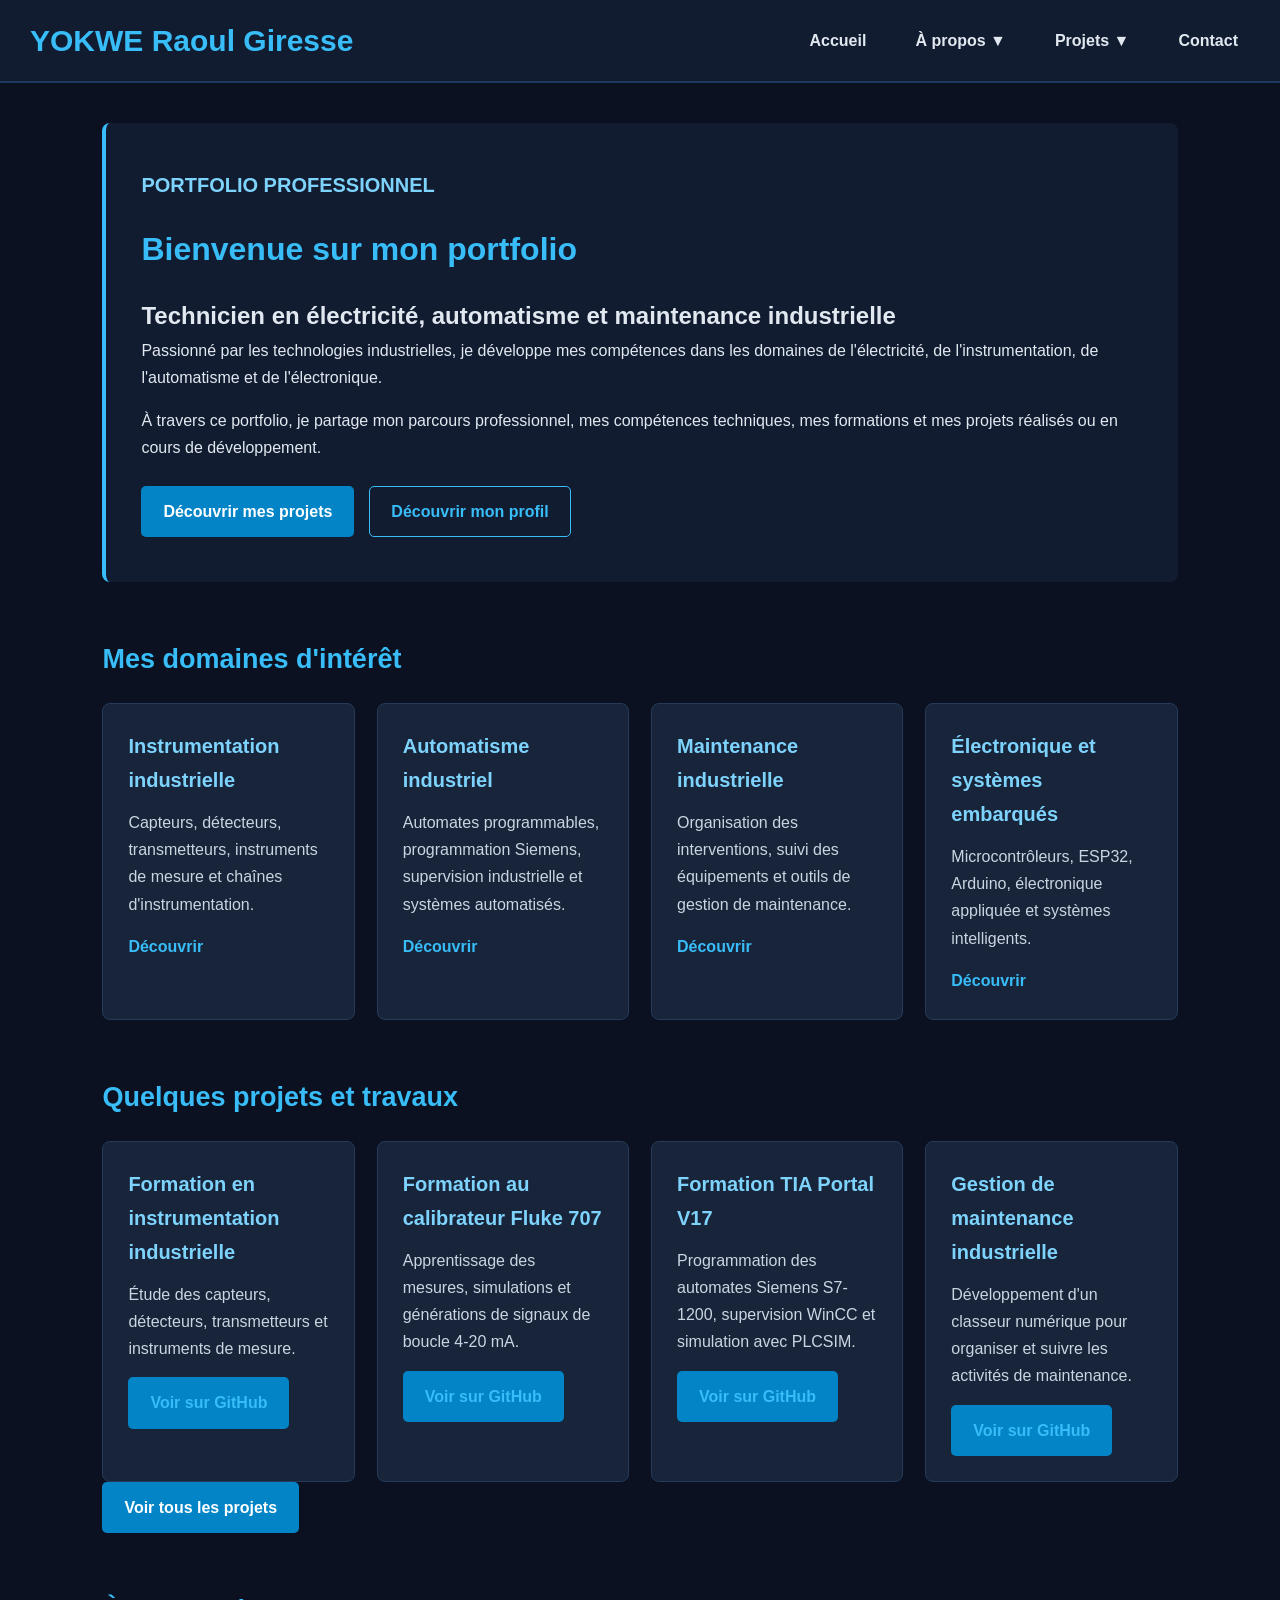
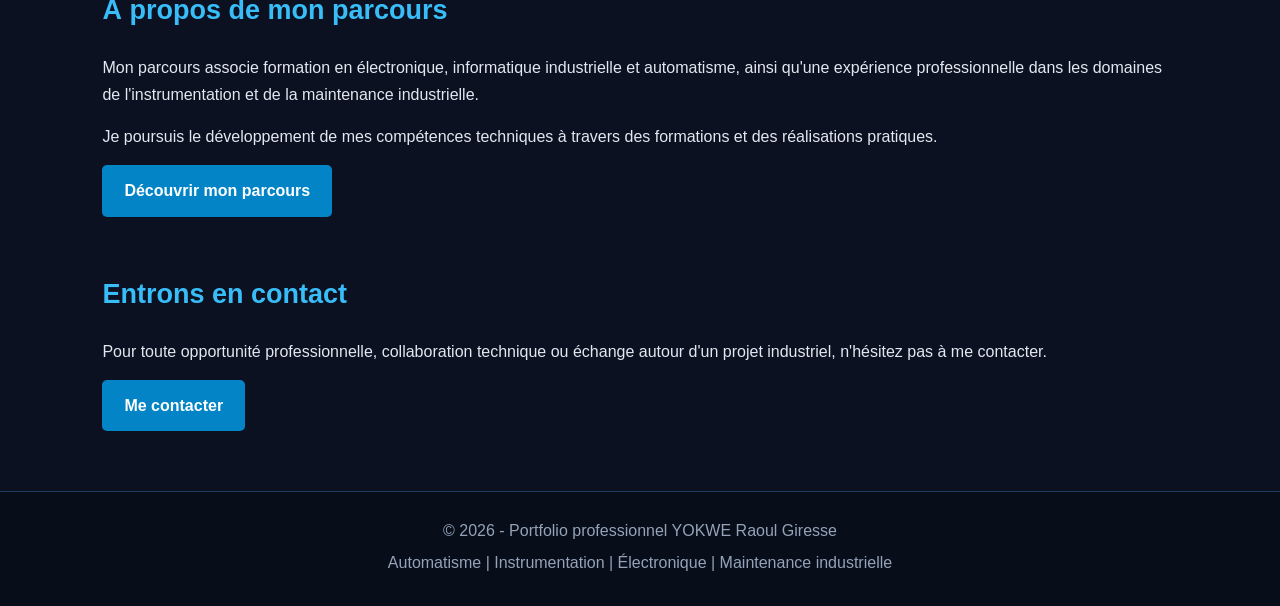
==== commit 1e7ca455: "Remove portfolio paragraph from index.html Removed the professional portfolio paragraph from the hea" ====
--- a/index.html
+++ b/index.html
@@ -19,8 +19,6 @@
     <header>
 
         <h1>YOKWE Raoul Giresse</h1>
-
-        <p>Portfolio professionnel</p>
 
         <nav>
 
--- a/style.css
+++ b/style.css
@@ -364,7 +364,42 @@
 /* =====================================================
    15. ADAPTATION AUX ÉCRANS MOBILES
    ===================================================== */
-
+/* NOUVELLE DISPOSITION DE L'EN-TÊTE */
+
+@media (min-width: 769px) {
+
+    header {
+        display: grid;
+        grid-template-columns: 1fr auto;
+        grid-template-rows: auto auto;
+        align-items: center;
+        column-gap: 30px;
+        padding: 15px 30px;
+    }
+
+    header h1 {
+        grid-column: 1;
+        grid-row: 1;
+        margin: 0;
+    }
+
+    header p {
+        grid-column: 1;
+        grid-row: 2;
+        margin: 5px 0 0;
+    }
+
+    header nav {
+        grid-column: 2;
+        grid-row: 1 / 3;
+        display: flex;
+        justify-content: flex-end;
+        align-items: center;
+        gap: 25px;
+        margin: 0;
+    }
+
+}
 
 @media screen and (max-width: 768px) {
 
